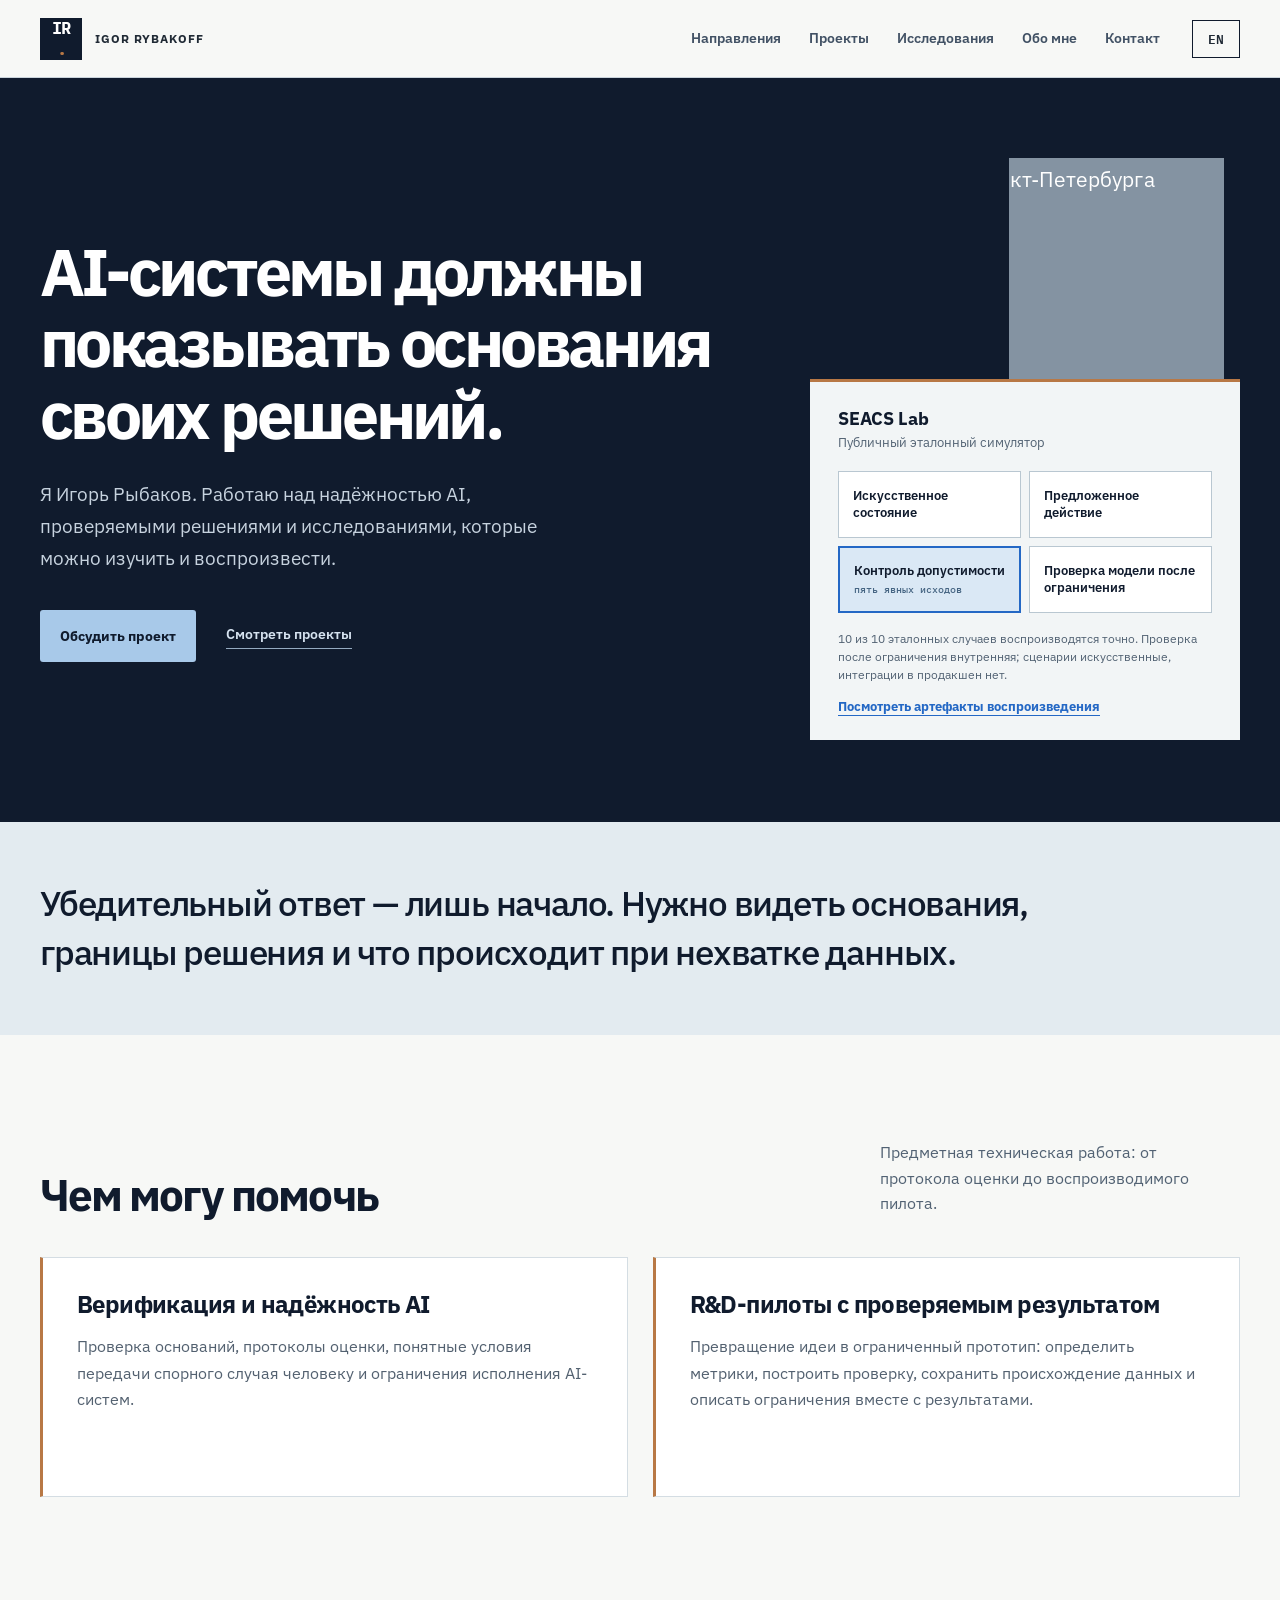
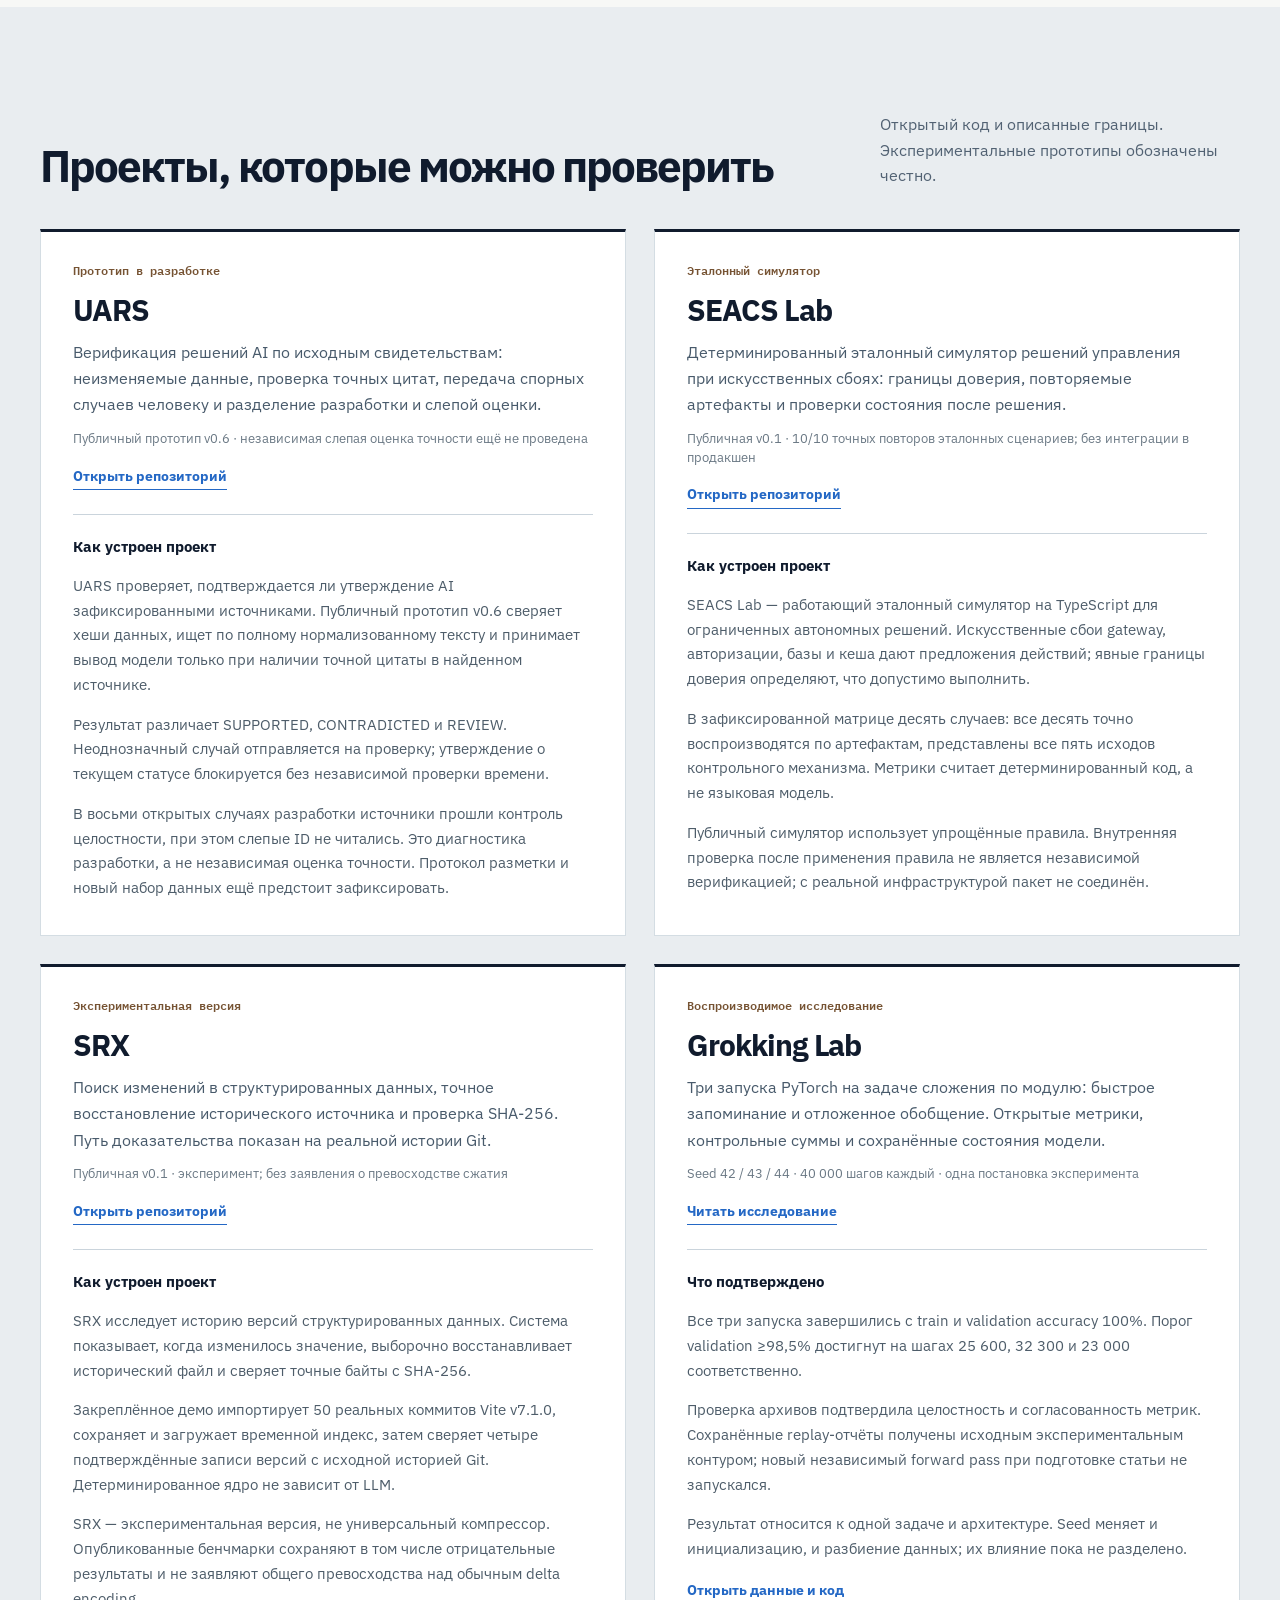
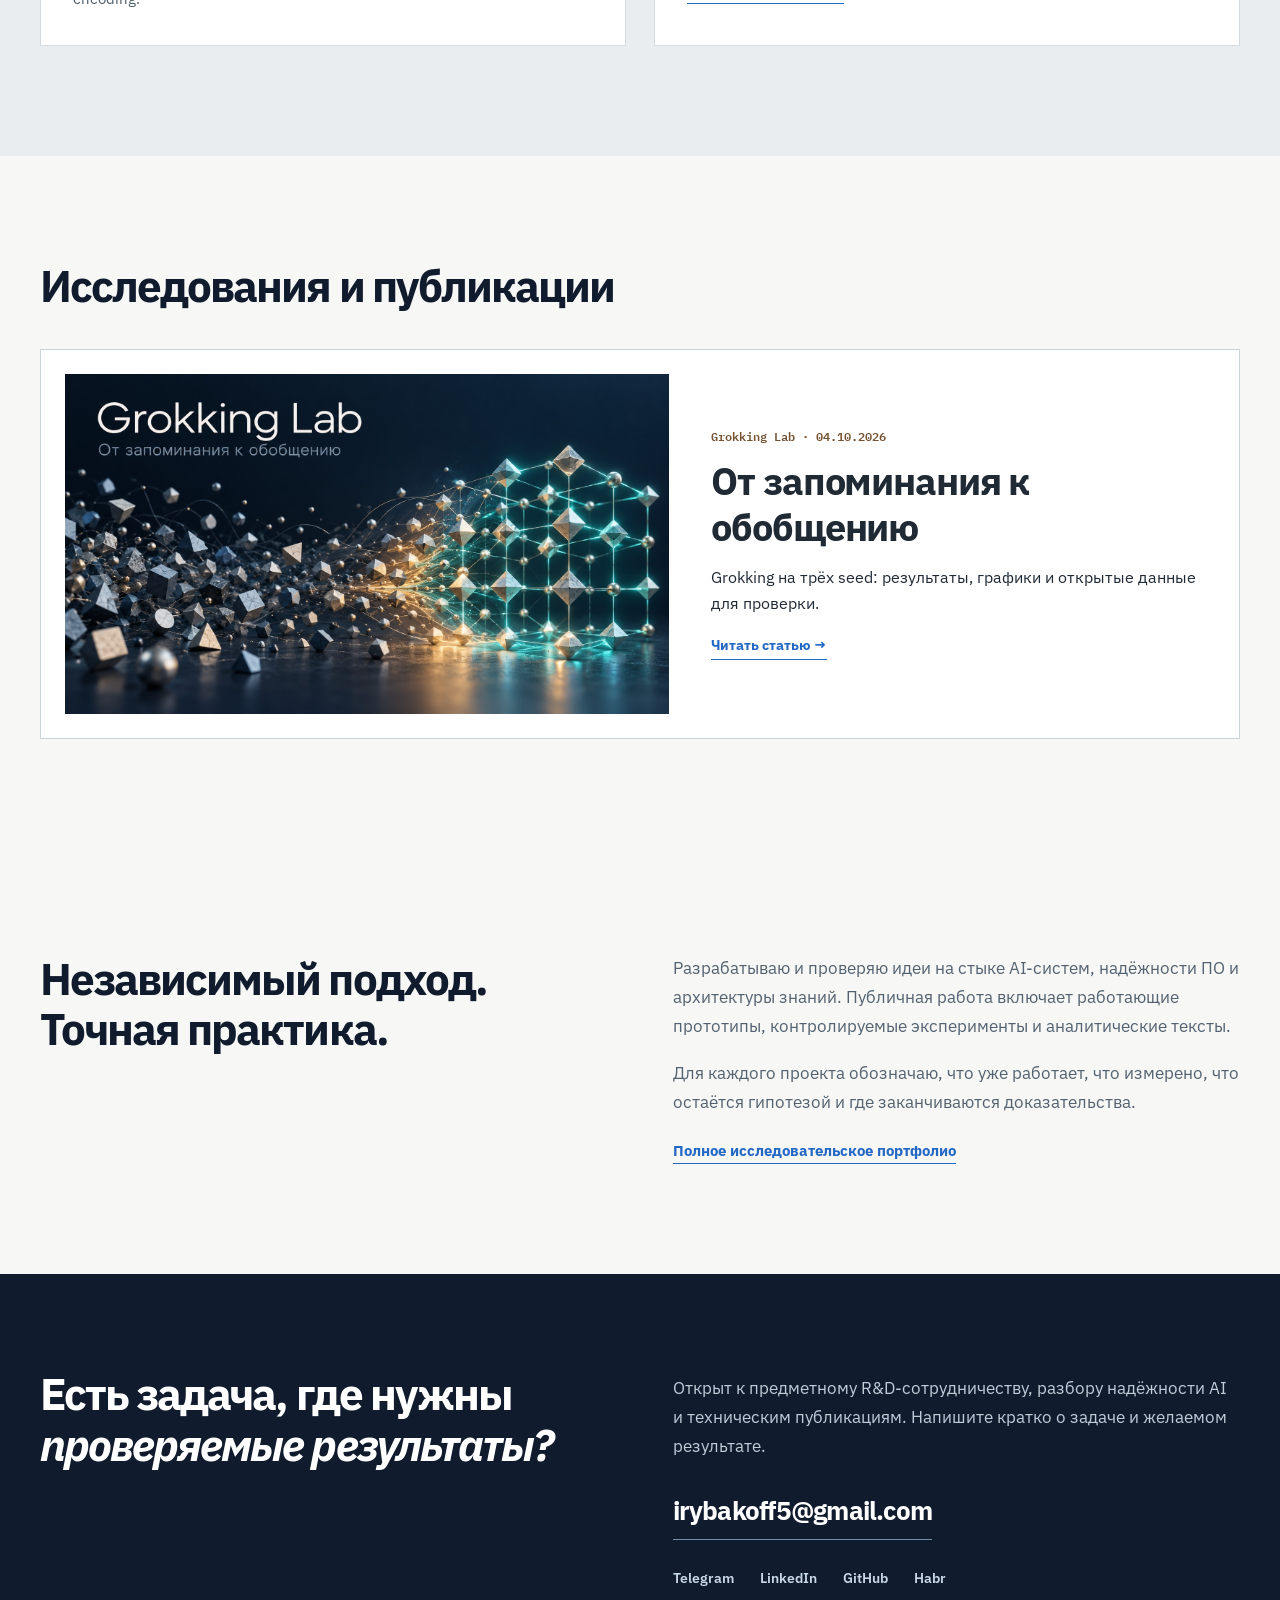
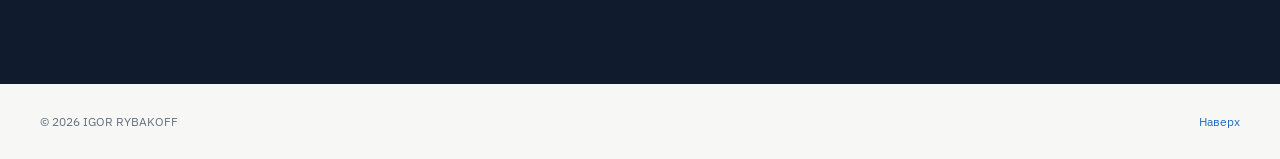
==== ru.html @ e7ab1d23 "Publish three-seed Grokking Lab study and refine portfolio presentation" ====
<!doctype html>
<html lang="ru">
<head>
  <meta charset="utf-8">
  <meta name="viewport" content="width=device-width, initial-scale=1">
  <meta name="theme-color" content="#101B2D">
  <meta name="description" content="Игорь Рыбаков — независимый разработчик R&amp;D в области надёжности AI, проверяемых решений и воспроизводимых исследований.">
  <meta property="og:image" content="https://igorrybakoff.github.io/assets/grokking/cover.jpg">
  <meta property="og:type" content="website">
  <meta property="og:title" content="Игорь Рыбаков — надёжность AI и проверяемый R&amp;D">
  <meta property="og:description" content="Проверяемые решения, надёжность AI и воспроизводимые исследования.">
  <title>Игорь Рыбаков — надёжность AI и проверяемый R&amp;D</title>
  <link rel="icon" href="assets/favicon.svg" type="image/svg+xml">
  <link rel="stylesheet" href="styles.css">
</head>
<body>
  <a class="skip-link" href="#main">Перейти к содержанию</a>
  <header class="site-header">
    <a href="#top" class="brand" aria-label="Igor Rybakoff, home"><span class="brand-mark">IR<span>.</span></span><span class="brand-name">IGOR RYBAKOFF</span></a>
    <nav class="nav" aria-label="Основная навигация"><a href="#work">Направления</a><a href="#projects">Проекты</a><a href="#research">Исследования</a><a href="#about">Обо мне</a><a href="#contact">Контакт</a></nav>
    <a class="lang" href="index.html" hreflang="en" aria-label="English version">EN</a></header>
  <main id="main">
    <section class="hero wrap" id="top">
      <div class="hero-copy">
        <h1>AI-системы должны показывать основания своих решений.</h1>
        <p class="hero-lead">Я Игорь Рыбаков. Работаю над надёжностью AI, проверяемыми решениями и исследованиями, которые можно изучить и воспроизвести.</p>
        <div class="hero-actions"><a class="button primary" href="#contact">Обсудить проект</a><a class="text-link" href="#projects">Смотреть проекты</a></div>
        </div>
      <div class="hero-visual">
        <div class="portrait-frame"><img src="assets/igor-portrait.jpg" alt="Игорь Рыбаков на улице Санкт-Петербурга" width="960" height="1280" fetchpriority="high"></div>
        <figure class="gate-figure">
      <figcaption>SEACS Lab <span>Публичный эталонный симулятор</span></figcaption>
      <div class="gate-path" role="img" aria-label="Искусственное состояние, предложение действия, граница доверия, проверка модели после ограничения">
        <div><span>Искусственное состояние</span></div><div><span>Предложенное действие</span></div><div class="gate"><span>Контроль допустимости</span><small>пять явных исходов</small></div><div><span>Проверка модели после ограничения</span></div>
      </div>
      <p>10 из 10 эталонных случаев воспроизводятся точно. Проверка после ограничения внутренняя; сценарии искусственные, интеграции в продакшен нет.</p>
      <a href="https://github.com/IgorRybakoff/seacs-lab/tree/main/artifacts/reference_v0.1" target="_blank" rel="noopener noreferrer">Посмотреть артефакты воспроизведения</a>
    </figure></div>
    </section>
    <section class="manifesto"><div class="wrap manifesto-inner"><p>Убедительный ответ — лишь начало. Нужно видеть основания, границы решения и что происходит при нехватке данных.</p></div></section>
    <section class="section wrap" id="work"><div class="section-head"><div><h2>Чем могу помочь</h2></div><p>Предметная техническая работа: от протокола оценки до воспроизводимого пилота.</p></div><div class="work-grid"><article class="work-card"><h3>Верификация и надёжность AI</h3><p>Проверка оснований, протоколы оценки, понятные условия передачи спорного случая человеку и ограничения исполнения AI-систем.</p></article><article class="work-card"><h3>R&amp;D-пилоты с проверяемым результатом</h3><p>Превращение идеи в ограниченный прототип: определить метрики, построить проверку, сохранить происхождение данных и описать ограничения вместе с результатами.</p></article></div></section>
    <section class="section projects-section" id="projects"><div class="wrap"><div class="section-head"><div><h2>Проекты, которые можно проверить</h2></div><p>Открытый код и описанные границы. Экспериментальные прототипы обозначены честно.</p></div><div class="project-list">
      <article class="project"><div><div class="project-meta">Прототип в разработке</div><h3>UARS</h3><p>Верификация решений AI по исходным свидетельствам: неизменяемые данные, проверка точных цитат, передача спорных случаев человеку и разделение разработки и слепой оценки.</p><small>Публичный прототип v0.6 · независимая слепая оценка точности ещё не проведена</small><a class="repo-link" href="https://github.com/IgorRybakoff/UARS" target="_blank" rel="noopener noreferrer">Открыть репозиторий</a><section class="project-details"><h4>Как устроен проект</h4><div class="detail-copy"><p>UARS проверяет, подтверждается ли утверждение AI зафиксированными источниками. Публичный прототип v0.6 сверяет хеши данных, ищет по полному нормализованному тексту и принимает вывод модели только при наличии точной цитаты в найденном источнике.</p><p>Результат различает SUPPORTED, CONTRADICTED и REVIEW. Неоднозначный случай отправляется на проверку; утверждение о текущем статусе блокируется без независимой проверки времени.</p><p>В восьми открытых случаях разработки источники прошли контроль целостности, при этом слепые ID не читались. Это диагностика разработки, а не независимая оценка точности. Протокол разметки и новый набор данных ещё предстоит зафиксировать.</p></div></section></div></article>
      <article class="project"><div><div class="project-meta">Эталонный симулятор</div><h3>SEACS Lab</h3><p>Детерминированный эталонный симулятор решений управления при искусственных сбоях: границы доверия, повторяемые артефакты и проверки состояния после решения.</p><small>Публичная v0.1 · 10/10 точных повторов эталонных сценариев; без интеграции в продакшен</small><a class="repo-link" href="https://github.com/IgorRybakoff/seacs-lab" target="_blank" rel="noopener noreferrer">Открыть репозиторий</a><section class="project-details"><h4>Как устроен проект</h4><div class="detail-copy"><p>SEACS Lab — работающий эталонный симулятор на TypeScript для ограниченных автономных решений. Искусственные сбои gateway, авторизации, базы и кеша дают предложения действий; явные границы доверия определяют, что допустимо выполнить.</p><p>В зафиксированной матрице десять случаев: все десять точно воспроизводятся по артефактам, представлены все пять исходов контрольного механизма. Метрики считает детерминированный код, а не языковая модель.</p><p>Публичный симулятор использует упрощённые правила. Внутренняя проверка после применения правила не является независимой верификацией; с реальной инфраструктурой пакет не соединён.</p></div></section></div></article>
      <article class="project"><div><div class="project-meta">Экспериментальная версия</div><h3>SRX</h3><p>Поиск изменений в структурированных данных, точное восстановление исторического источника и проверка SHA-256. Путь доказательства показан на реальной истории Git.</p><small>Публичная v0.1 · эксперимент; без заявления о превосходстве сжатия</small><a class="repo-link" href="https://github.com/IgorRybakoff/srx" target="_blank" rel="noopener noreferrer">Открыть репозиторий</a><section class="project-details"><h4>Как устроен проект</h4><div class="detail-copy"><p>SRX исследует историю версий структурированных данных. Система показывает, когда изменилось значение, выборочно восстанавливает исторический файл и сверяет точные байты с SHA-256.</p><p>Закреплённое демо импортирует 50 реальных коммитов Vite v7.1.0, сохраняет и загружает временной индекс, затем сверяет четыре подтверждённые записи версий с исходной историей Git. Детерминированное ядро не зависит от LLM.</p><p>SRX — экспериментальная версия, не универсальный компрессор. Опубликованные бенчмарки сохраняют в том числе отрицательные результаты и не заявляют общего превосходства над обычным delta encoding.</p></div></section></div></article>
      <article class="project"><div><div class="project-meta">Воспроизводимое исследование</div><h3>Grokking Lab</h3><p>Три запуска PyTorch на задаче сложения по модулю: быстрое запоминание и отложенное обобщение. Открытые метрики, контрольные суммы и сохранённые состояния модели.</p><small>Seed 42 / 43 / 44 · 40 000 шагов каждый · одна постановка эксперимента</small><a class="repo-link" href="grokking-lab.html">Читать исследование</a><section class="project-details"><h4>Что подтверждено</h4><div class="detail-copy"><p>Все три запуска завершились с train и validation accuracy 100%. Порог validation ≥98,5% достигнут на шагах 25 600, 32 300 и 23 000 соответственно.</p><p>Проверка архивов подтвердила целостность и согласованность метрик. Сохранённые replay-отчёты получены исходным экспериментальным контуром; новый независимый forward pass при подготовке статьи не запускался.</p><p>Результат относится к одной задаче и архитектуре. Seed меняет и инициализацию, и разбиение данных; их влияние пока не разделено.</p><a class="repo-link" href="https://github.com/IgorRybakoff/grokking-lab/tree/main/evidence/three_seeds" target="_blank" rel="noopener noreferrer">Открыть данные и код</a></div></section></div></article>
    </div></div></section>
    <section class="section wrap" id="research"><div class="section-head"><h2>Исследования и публикации</h2></div><a class="research-feature" href="grokking-lab.html"><img src="assets/grokking/cover.jpg" alt="Grokking Lab" width="1672" height="941" loading="lazy"><div><p class="project-meta">Grokking Lab · 04.10.2026</p><h3>От запоминания к обобщению</h3><p>Grokking на трёх seed: результаты, графики и открытые данные для проверки.</p><span class="repo-link">Читать статью →</span></div></a></section>
    <section class="section wrap about" id="about"><div><h2>Независимый подход.<br>Точная практика.</h2></div><div class="about-copy"><p>Разрабатываю и проверяю идеи на стыке AI-систем, надёжности ПО и архитектуры знаний. Публичная работа включает работающие прототипы, контролируемые эксперименты и аналитические тексты.</p><p>Для каждого проекта обозначаю, что уже работает, что измерено, что остаётся гипотезой и где заканчиваются доказательства.</p><a class="inline-arrow" href="https://github.com/IgorRybakoff/igor-rybakov-rnd-portfolio" target="_blank" rel="noopener noreferrer">Полное исследовательское портфолио</a></div></section>
    <section class="contact-section" id="contact"><div class="wrap contact-grid"><div><h2>Есть задача, где нужны<br><em>проверяемые результаты?</em></h2></div><div class="contact-right"><p>Открыт к предметному R&amp;D-сотрудничеству, разбору надёжности AI и техническим публикациям. Напишите кратко о задаче и желаемом результате.</p><a class="contact-mail" href="mailto:irybakoff5@gmail.com?subject=Project%20inquiry%20%E2%80%94%20AI%20reliability">irybakoff5@gmail.com</a><div class="socials"><a href="https://t.me/IgorRybakoff" target="_blank" rel="noopener noreferrer">Telegram</a><a href="https://www.linkedin.com/in/igor-rybakoff-46044a401" target="_blank" rel="noopener noreferrer">LinkedIn</a><a href="https://github.com/IgorRybakoff" target="_blank" rel="noopener noreferrer">GitHub</a><a href="https://habr.com/en/users/Igor_Rybakoff/" target="_blank" rel="noopener noreferrer">Habr</a></div></div></div></section>
  </main>
  <footer class="footer wrap"><span>© <span id="year">2026</span> IGOR RYBAKOFF</span><a href="#top">Наверх</a></footer>
  </body>
</html>
---- styles.css ----
@import url('https://fonts.googleapis.com/css2?family=IBM+Plex+Mono:wght@500;600&family=IBM+Plex+Sans:wght@400;500;600;700&display=swap');
:root{--navy:#101B2D;--ink:#202A35;--cream:#F7F8F6;--blue:#2468C5;--copper:#B87845;--line:#CAD4DC;--muted:#526273}
*{box-sizing:border-box}
html{scroll-behavior:smooth}
body{margin:0;color:var(--ink);background:var(--cream);font:16px/1.6 'IBM Plex Sans',Arial,sans-serif;-webkit-font-smoothing:antialiased}
a{color:inherit;text-decoration:none}button{font:inherit}a:focus-visible,button:focus-visible{outline:3px solid var(--blue);outline-offset:4px}
.wrap{width:min(1210px,calc(100% - 80px));margin-inline:auto}.skip-link{position:absolute;top:-70px;left:20px;padding:8px 12px;background:#fff;z-index:10}.skip-link:focus{top:10px}
.site-header{min-height:78px;padding:16px max(40px,calc((100vw - 1210px)/2));display:flex;align-items:center;gap:32px;background:var(--cream);border-bottom:1px solid var(--line)}
.brand{display:flex;align-items:center;gap:13px;white-space:nowrap}.brand-mark{width:42px;height:42px;display:grid;place-items:center;background:var(--navy);color:#fff;font:700 17px/1 'IBM Plex Mono',monospace;letter-spacing:-.08em}.brand-mark span{color:var(--copper)}.brand-name{font-weight:700;font-size:12px;letter-spacing:.075em}
.nav{display:flex;gap:28px;margin-left:auto}.nav a{font-weight:600;font-size:14px;color:#415164}.nav a:hover,.inline-arrow:hover,.socials a:hover{color:var(--blue)}.lang{display:inline-flex;align-items:center;justify-content:center;min-width:48px;min-height:37px;padding:7px 10px;border:1px solid var(--navy);font:600 13px 'IBM Plex Mono',monospace}.lang:hover{background:var(--navy);color:#fff}
.hero{width:100%;max-width:none;min-height:650px;padding:80px max(40px,calc((100vw - 1210px)/2)) 82px;display:grid;grid-template-columns:minmax(0,1.2fr) minmax(350px,.8fr);gap:58px;align-items:center;background:var(--navy);color:#fff}
.hero h1,h2,h3,p{margin-top:0}.hero h1{max-width:780px;font-weight:700;font-size:clamp(43px,5.15vw,72px);line-height:1.08;letter-spacing:-.055em;margin-bottom:28px}.hero-lead{max-width:560px;font-size:19px;line-height:1.7;color:#C6D2DE;margin-bottom:35px}.hero-actions{display:flex;gap:30px;align-items:center;flex-wrap:wrap}.button{display:inline-flex;align-items:center;justify-content:center;padding:15px 20px;font-weight:700;font-size:14px}.button.primary{background:#8ABAF2;color:var(--navy);box-shadow:8px 8px 0 var(--copper);transition:transform .18s,box-shadow .18s}.button.primary:hover{transform:translate(3px,3px);box-shadow:5px 5px 0 var(--copper)}.text-link{color:#D6E3F0;font-weight:600;font-size:14px;border-bottom:1px solid #94AAC0;padding-bottom:2px}.text-link:hover{color:#fff}
.hero-visual{min-width:0;display:flex;flex-direction:column;align-items:flex-end}.portrait-frame{width:215px;height:235px;overflow:hidden;position:relative;margin-right:16px;background:#8493A2}.portrait-frame img{width:100%;height:100%;display:block;object-fit:cover;transform:scale(1.32);transform-origin:52% 39%;filter:saturate(.76) contrast(1.04)}
.gate-figure{width:min(100%,430px);margin:-14px 0 0;background:#F2F5F6;color:var(--navy);padding:25px 28px 22px;box-shadow:10px 10px 0 var(--copper);position:relative}.gate-figure figcaption{font-weight:700;font-size:18px;line-height:1.35;margin-bottom:19px}.gate-figure figcaption span{display:block;font-weight:400;font-size:13px;color:var(--muted);margin-top:3px}.gate-path{display:grid;grid-template-columns:1fr 1fr;gap:8px}.gate-path>div{min-height:67px;padding:12px 14px;border:1px solid #B9C7D1;background:#fff;display:flex;flex-direction:column;justify-content:center;font-size:13px;font-weight:600;line-height:1.35}.gate-path .gate{background:#DAE8F5;border:2px solid var(--blue)}.gate-path small{font:500 10px/1.4 'IBM Plex Mono',monospace;color:#466583;margin-top:3px}.gate-figure p{font-size:12px;line-height:1.5;color:#526273;margin:17px 0 9px}.gate-figure a{font-weight:700;font-size:13px;color:var(--blue);border-bottom:1px solid currentColor}.gate-figure a:hover{color:#143F7A}
.manifesto{background:#E3EBF0;color:var(--navy)}.manifesto-inner{padding:58px 0}.manifesto p{font-size:clamp(24px,2.7vw,38px);font-weight:500;line-height:1.4;letter-spacing:-.035em;max-width:1050px;margin:0}
.section{padding-top:105px;padding-bottom:110px;scroll-margin-top:28px}.section-head{display:grid;grid-template-columns:1fr 360px;gap:35px;align-items:end;margin-bottom:37px}.section h2,.contact-section h2{font-size:clamp(34px,3.4vw,50px);font-weight:700;letter-spacing:-.045em;line-height:1.16;color:var(--navy);margin:0}.section-head>p{color:var(--muted);font-size:16px;line-height:1.6;margin:0 0 3px}
.work-grid{display:grid;grid-template-columns:1fr 1fr;gap:25px}.work-card{padding:31px 34px 29px;border-left:5px solid var(--copper);background:#fff;min-height:240px}.work-card h3{font-size:24px;letter-spacing:-.025em;line-height:1.27;margin:0 0 14px;color:var(--navy)}.work-card p{font-size:16px;line-height:1.65;color:#536170;margin:0}
.projects-section{background:#E9EDF0}.project-list{display:grid;grid-template-columns:repeat(2,minmax(0,1fr));gap:28px}.project{display:block;background:#fff;padding:30px 32px 34px;box-shadow:8px 8px 0 #B9C8D2;min-width:0}.project-meta{color:#765333;font:600 12px/1.4 'IBM Plex Mono',monospace;margin-bottom:13px}.project h3{font-size:30px;line-height:1.2;letter-spacing:-.035em;color:var(--navy);margin:0 0 11px}.project p{font-size:16px;line-height:1.65;color:#485A6B;margin-bottom:12px}.project small{display:block;color:#6A7884;font-size:13px;line-height:1.45;margin-bottom:14px}.repo-link{display:inline-block;color:var(--blue);border-bottom:1px solid currentColor;font-size:14px;font-weight:700;padding-bottom:2px}.repo-link:hover{color:#143F7A}.project-details{margin-top:24px;padding-top:20px;border-top:1px solid var(--line)}.project-details h4{font-size:15px;font-weight:700;color:var(--navy);margin:0 0 15px}.detail-copy p{font-size:15px;line-height:1.65;color:#4E5D6A;margin:0 0 15px}.detail-copy p:last-child{margin-bottom:0}
.about{display:grid;grid-template-columns:1fr 1fr;gap:65px}.about h2{max-width:540px}.about-copy p{font-size:17px;line-height:1.72;color:#536170}.inline-arrow{display:inline-block;color:var(--blue);font-size:15px;font-weight:700;border-bottom:1px solid currentColor;margin-top:5px}
.contact-section{background:var(--navy);color:#fff;padding:95px 0;scroll-margin-top:20px}.contact-grid{display:grid;grid-template-columns:1fr 1fr;gap:65px}.contact-section h2{color:#fff}.contact-right{padding-top:5px}.contact-right p{font-size:17px;line-height:1.7;color:#BFCDD9;margin-bottom:30px}.contact-mail{display:inline-block;font-size:clamp(19px,2vw,26px);font-weight:700;letter-spacing:-.03em;border-bottom:1px solid #748CA4;padding-bottom:7px;overflow-wrap:anywhere}.contact-mail:hover{color:#9AC6F7}.socials{display:flex;gap:26px;flex-wrap:wrap;margin-top:27px}.socials a{font-size:14px;font-weight:600;color:#C8D8E8}.socials a:hover{color:#fff}.footer{display:flex;justify-content:space-between;align-items:center;gap:15px;padding-top:28px;padding-bottom:28px;color:#63717E;font-size:12px}.footer a{color:var(--blue)}
@media(max-width:1000px){.hero{gap:28px;grid-template-columns:1fr .85fr}.hero h1{font-size:clamp(41px,5vw,59px)}.gate-figure{padding:20px}.section-head{grid-template-columns:1fr 300px}.project-list{gap:21px}.project{padding:25px}}
@media(max-width:700px){.wrap{width:calc(100% - 40px)}.site-header{padding:15px 20px;display:grid;grid-template-columns:1fr auto;gap:15px}.brand-name{font-size:11px}.nav{grid-column:1/-1;grid-row:2;display:flex;gap:17px;overflow:auto;margin:0}.nav a{font-size:13px}.lang{grid-column:2;grid-row:1}.hero{display:flex;flex-direction:column;align-items:stretch;padding:55px 20px 68px;min-height:0;gap:42px}.hero h1{font-size:clamp(38px,10vw,55px)}.hero-lead{font-size:17px}.hero-visual{align-items:flex-end;padding-right:10px}.portrait-frame{width:172px;height:186px;margin-right:10px}.gate-figure{width:min(100%,420px);margin-top:-9px}.manifesto-inner{padding:47px 0}.manifesto p{font-size:24px}.section{padding-top:75px;padding-bottom:80px}.section-head{display:block}.section-head>p{margin-top:16px}.work-grid,.project-list,.about,.contact-grid{display:block}.work-card,.project{margin-bottom:22px}.project{box-shadow:7px 7px 0 #B9C8D2}.about-copy{padding-top:28px}.contact-section{padding:75px 0}.contact-right{padding-top:27px}.footer{flex-wrap:wrap}}
@media(prefers-reduced-motion:reduce){html{scroll-behavior:auto}*,*:before,*:after{transition:none!important}}

/* Research editorial layout */
.button.primary{box-shadow:none;border-radius:3px;background:#A8C9E9}.button.primary:hover{transform:translateY(-2px);box-shadow:none}
.gate-figure{box-shadow:none;border-top:3px solid var(--copper)}
.project{box-shadow:none;border:1px solid #D4DDE3;border-top:3px solid #101B2D}
.work-card{border:1px solid #D4DDE3;border-left:3px solid var(--copper)}
.research-feature{display:grid;grid-template-columns:1.2fr 1fr;align-items:center;gap:42px;border:1px solid var(--line);background:white;padding:24px}
.research-feature img{width:100%;height:auto;display:block}.research-feature h3{font-size:clamp(27px,3vw,38px);line-height:1.2;letter-spacing:-.03em;margin-bottom:16px}.research-feature:hover .repo-link{color:#143F7A}
.article-shell{max-width:1180px;margin:auto;padding:65px 30px 0}.article-heading{max-width:840px;margin:0 auto 35px}.article-heading .project-meta{margin-top:35px}.article-heading h1{font-size:clamp(34px,4.3vw,58px);line-height:1.13;letter-spacing:-.045em;color:var(--navy);margin:0 0 24px}.article-deck{font-size:21px;line-height:1.5;color:var(--muted)}
.article-cover{width:100%;height:auto;display:block;margin:0 0 65px}.article-layout{display:grid;grid-template-columns:210px minmax(0,760px);gap:55px;justify-content:center}.article-toc{align-self:start;position:sticky;top:24px;font-size:13px}.article-toc p{font-weight:700}.article-toc a{display:block;margin-bottom:13px;line-height:1.4;color:var(--muted)}.article-toc a:hover{color:var(--blue)}.article-body{min-width:0;font-size:18px;line-height:1.8}.article-body h2{font-size:30px;line-height:1.25;letter-spacing:-.025em;margin:48px 0 20px;color:var(--navy);scroll-margin-top:30px}.article-body h2:first-child{margin-top:0}.article-body p{margin-bottom:23px}.article-body a{color:var(--blue);text-decoration:underline;overflow-wrap:anywhere}.article-body figure{margin:32px 0 10px}.article-body img{width:100%;height:auto;display:block}.article-body .caption{font-size:13px;line-height:1.5;color:var(--muted);margin-bottom:32px}.article-end{margin:60px 0 20px;padding:40px;background:#E3EBF0}.article-end h2{font-size:30px;line-height:1.25}.article-end .button{margin-top:12px}
@media(max-width:900px){.article-layout{grid-template-columns:minmax(0,760px)}.article-toc{position:static;display:none}}
@media(max-width:700px){.research-feature{grid-template-columns:1fr;gap:24px;padding:18px}.article-shell{padding:38px 20px 0}.article-cover{margin-bottom:35px}.article-body{font-size:17px}.article-end{padding:25px}.project{box-shadow:none}.nav{gap:20px}.nav a{white-space:nowrap}}
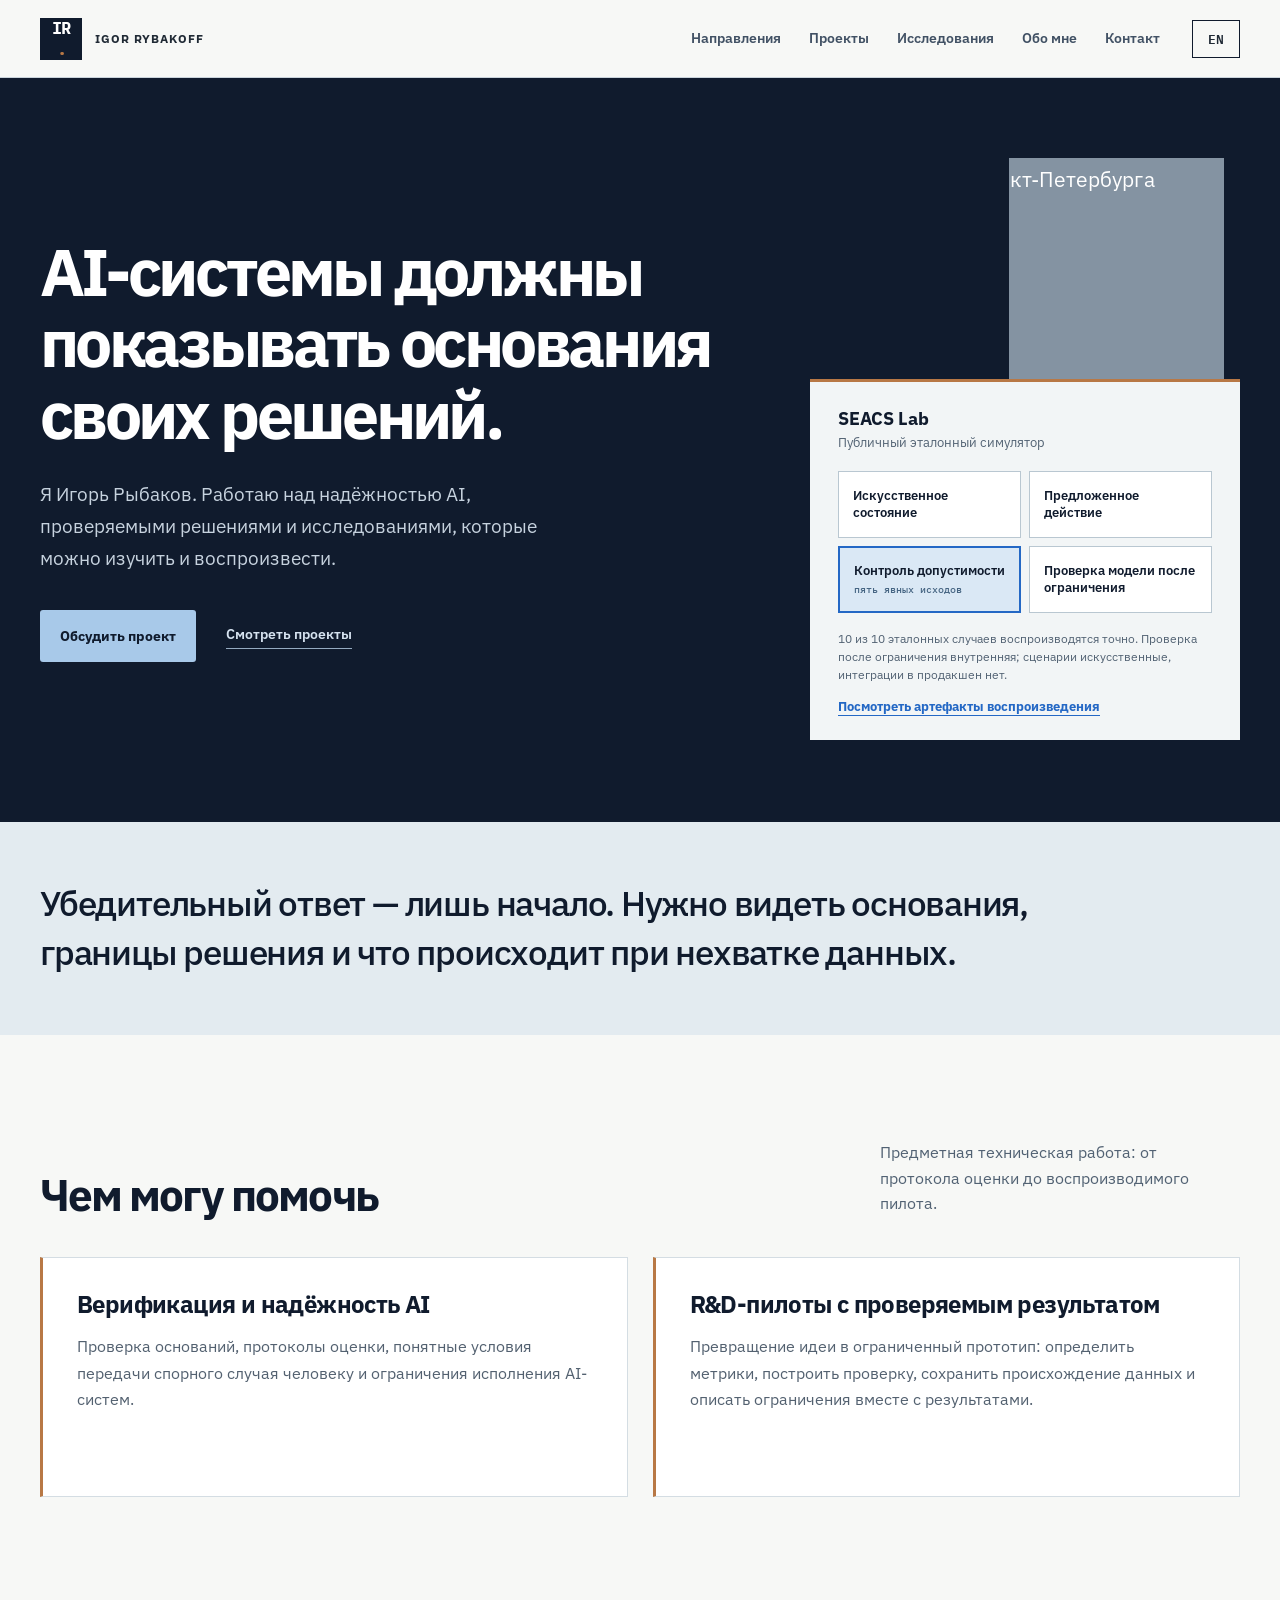
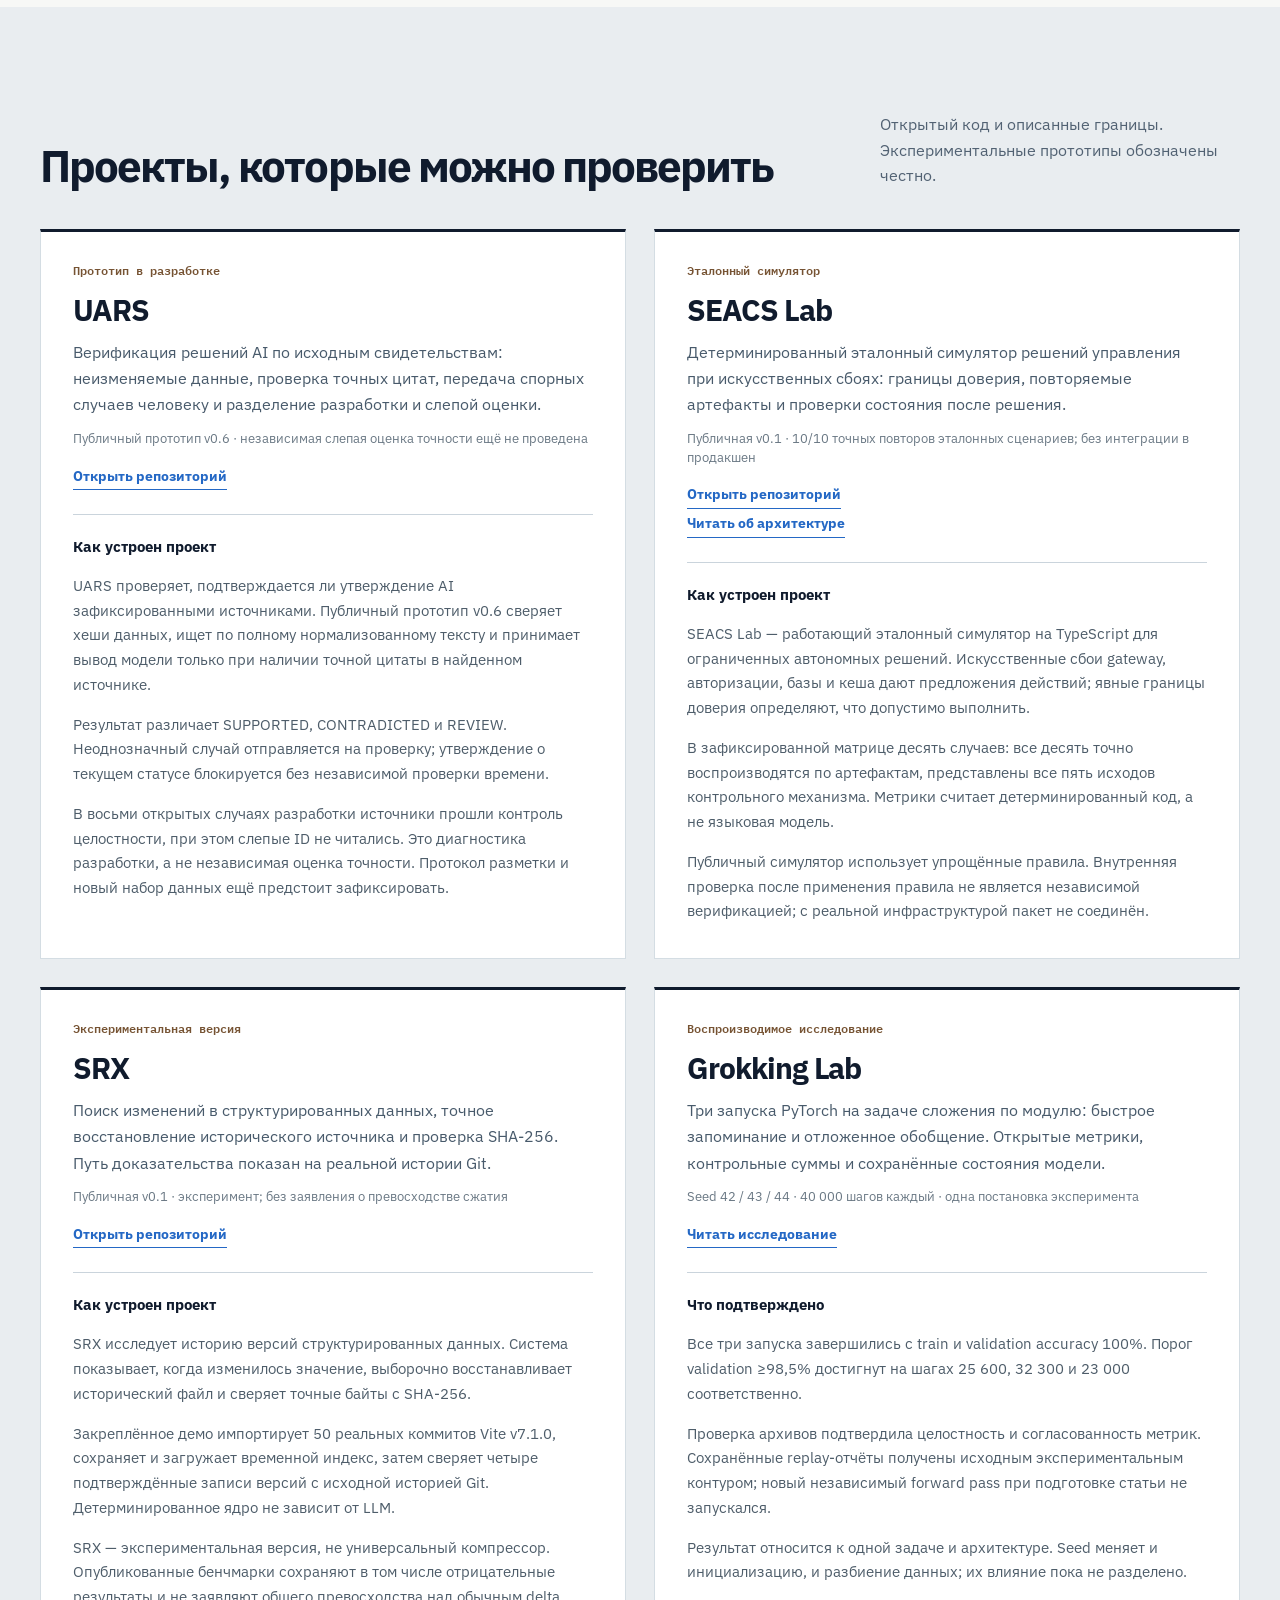
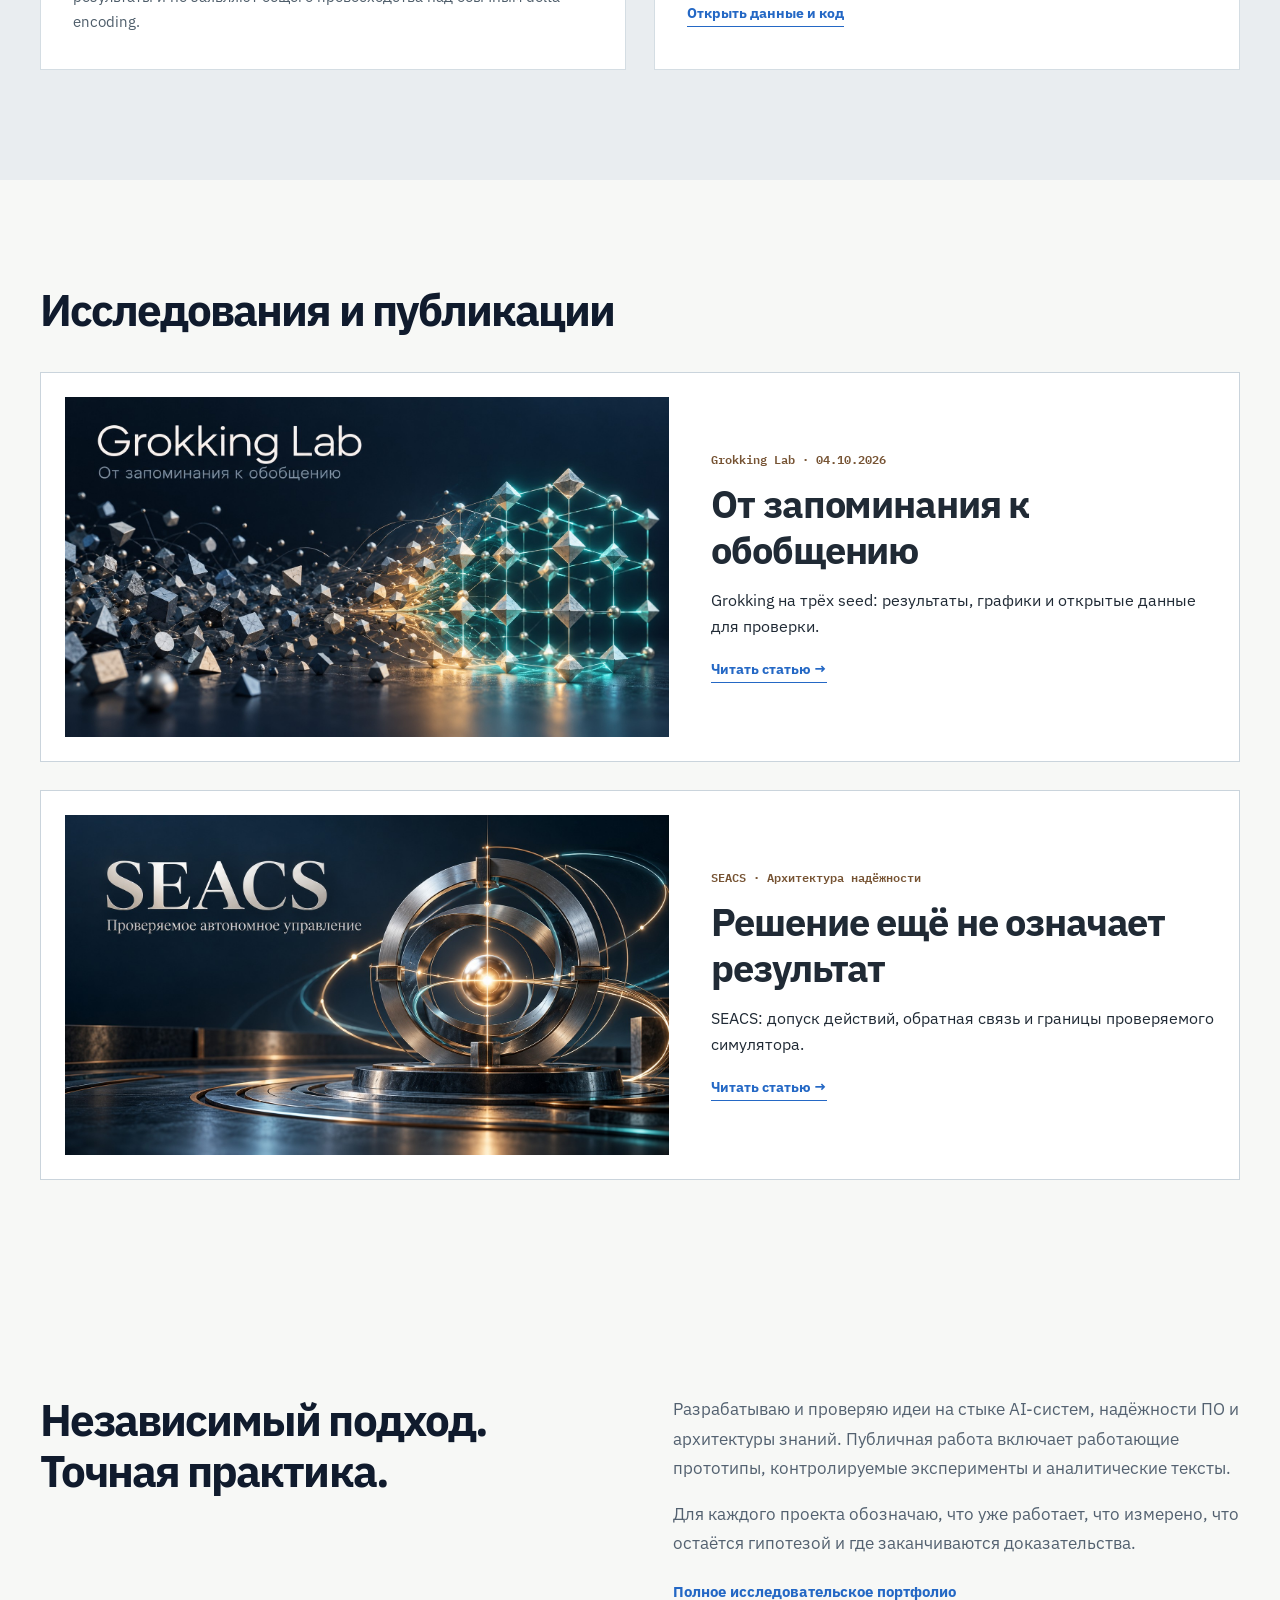
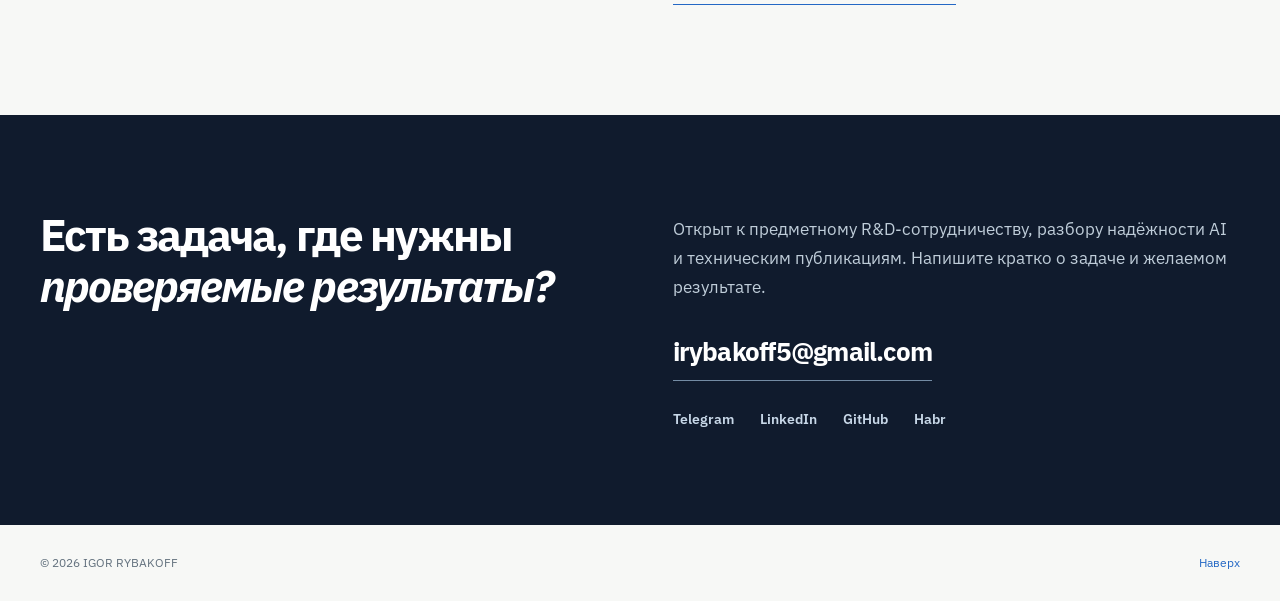
==== commit 03b7aea0: "Publish SEACS architecture article with bounded reference evidence" ====
--- a/ru.html
+++ b/ru.html
@@ -41,11 +41,11 @@
     <section class="section wrap" id="work"><div class="section-head"><div><h2>Чем могу помочь</h2></div><p>Предметная техническая работа: от протокола оценки до воспроизводимого пилота.</p></div><div class="work-grid"><article class="work-card"><h3>Верификация и надёжность AI</h3><p>Проверка оснований, протоколы оценки, понятные условия передачи спорного случая человеку и ограничения исполнения AI-систем.</p></article><article class="work-card"><h3>R&amp;D-пилоты с проверяемым результатом</h3><p>Превращение идеи в ограниченный прототип: определить метрики, построить проверку, сохранить происхождение данных и описать ограничения вместе с результатами.</p></article></div></section>
     <section class="section projects-section" id="projects"><div class="wrap"><div class="section-head"><div><h2>Проекты, которые можно проверить</h2></div><p>Открытый код и описанные границы. Экспериментальные прототипы обозначены честно.</p></div><div class="project-list">
       <article class="project"><div><div class="project-meta">Прототип в разработке</div><h3>UARS</h3><p>Верификация решений AI по исходным свидетельствам: неизменяемые данные, проверка точных цитат, передача спорных случаев человеку и разделение разработки и слепой оценки.</p><small>Публичный прототип v0.6 · независимая слепая оценка точности ещё не проведена</small><a class="repo-link" href="https://github.com/IgorRybakoff/UARS" target="_blank" rel="noopener noreferrer">Открыть репозиторий</a><section class="project-details"><h4>Как устроен проект</h4><div class="detail-copy"><p>UARS проверяет, подтверждается ли утверждение AI зафиксированными источниками. Публичный прототип v0.6 сверяет хеши данных, ищет по полному нормализованному тексту и принимает вывод модели только при наличии точной цитаты в найденном источнике.</p><p>Результат различает SUPPORTED, CONTRADICTED и REVIEW. Неоднозначный случай отправляется на проверку; утверждение о текущем статусе блокируется без независимой проверки времени.</p><p>В восьми открытых случаях разработки источники прошли контроль целостности, при этом слепые ID не читались. Это диагностика разработки, а не независимая оценка точности. Протокол разметки и новый набор данных ещё предстоит зафиксировать.</p></div></section></div></article>
-      <article class="project"><div><div class="project-meta">Эталонный симулятор</div><h3>SEACS Lab</h3><p>Детерминированный эталонный симулятор решений управления при искусственных сбоях: границы доверия, повторяемые артефакты и проверки состояния после решения.</p><small>Публичная v0.1 · 10/10 точных повторов эталонных сценариев; без интеграции в продакшен</small><a class="repo-link" href="https://github.com/IgorRybakoff/seacs-lab" target="_blank" rel="noopener noreferrer">Открыть репозиторий</a><section class="project-details"><h4>Как устроен проект</h4><div class="detail-copy"><p>SEACS Lab — работающий эталонный симулятор на TypeScript для ограниченных автономных решений. Искусственные сбои gateway, авторизации, базы и кеша дают предложения действий; явные границы доверия определяют, что допустимо выполнить.</p><p>В зафиксированной матрице десять случаев: все десять точно воспроизводятся по артефактам, представлены все пять исходов контрольного механизма. Метрики считает детерминированный код, а не языковая модель.</p><p>Публичный симулятор использует упрощённые правила. Внутренняя проверка после применения правила не является независимой верификацией; с реальной инфраструктурой пакет не соединён.</p></div></section></div></article>
+      <article class="project"><div><div class="project-meta">Эталонный симулятор</div><h3>SEACS Lab</h3><p>Детерминированный эталонный симулятор решений управления при искусственных сбоях: границы доверия, повторяемые артефакты и проверки состояния после решения.</p><small>Публичная v0.1 · 10/10 точных повторов эталонных сценариев; без интеграции в продакшен</small><a class="repo-link" href="https://github.com/IgorRybakoff/seacs-lab" target="_blank" rel="noopener noreferrer">Открыть репозиторий</a><p><a class="repo-link" href="seacs.html">Читать об архитектуре</a></p><section class="project-details"><h4>Как устроен проект</h4><div class="detail-copy"><p>SEACS Lab — работающий эталонный симулятор на TypeScript для ограниченных автономных решений. Искусственные сбои gateway, авторизации, базы и кеша дают предложения действий; явные границы доверия определяют, что допустимо выполнить.</p><p>В зафиксированной матрице десять случаев: все десять точно воспроизводятся по артефактам, представлены все пять исходов контрольного механизма. Метрики считает детерминированный код, а не языковая модель.</p><p>Публичный симулятор использует упрощённые правила. Внутренняя проверка после применения правила не является независимой верификацией; с реальной инфраструктурой пакет не соединён.</p></div></section></div></article>
       <article class="project"><div><div class="project-meta">Экспериментальная версия</div><h3>SRX</h3><p>Поиск изменений в структурированных данных, точное восстановление исторического источника и проверка SHA-256. Путь доказательства показан на реальной истории Git.</p><small>Публичная v0.1 · эксперимент; без заявления о превосходстве сжатия</small><a class="repo-link" href="https://github.com/IgorRybakoff/srx" target="_blank" rel="noopener noreferrer">Открыть репозиторий</a><section class="project-details"><h4>Как устроен проект</h4><div class="detail-copy"><p>SRX исследует историю версий структурированных данных. Система показывает, когда изменилось значение, выборочно восстанавливает исторический файл и сверяет точные байты с SHA-256.</p><p>Закреплённое демо импортирует 50 реальных коммитов Vite v7.1.0, сохраняет и загружает временной индекс, затем сверяет четыре подтверждённые записи версий с исходной историей Git. Детерминированное ядро не зависит от LLM.</p><p>SRX — экспериментальная версия, не универсальный компрессор. Опубликованные бенчмарки сохраняют в том числе отрицательные результаты и не заявляют общего превосходства над обычным delta encoding.</p></div></section></div></article>
       <article class="project"><div><div class="project-meta">Воспроизводимое исследование</div><h3>Grokking Lab</h3><p>Три запуска PyTorch на задаче сложения по модулю: быстрое запоминание и отложенное обобщение. Открытые метрики, контрольные суммы и сохранённые состояния модели.</p><small>Seed 42 / 43 / 44 · 40 000 шагов каждый · одна постановка эксперимента</small><a class="repo-link" href="grokking-lab.html">Читать исследование</a><section class="project-details"><h4>Что подтверждено</h4><div class="detail-copy"><p>Все три запуска завершились с train и validation accuracy 100%. Порог validation ≥98,5% достигнут на шагах 25 600, 32 300 и 23 000 соответственно.</p><p>Проверка архивов подтвердила целостность и согласованность метрик. Сохранённые replay-отчёты получены исходным экспериментальным контуром; новый независимый forward pass при подготовке статьи не запускался.</p><p>Результат относится к одной задаче и архитектуре. Seed меняет и инициализацию, и разбиение данных; их влияние пока не разделено.</p><a class="repo-link" href="https://github.com/IgorRybakoff/grokking-lab/tree/main/evidence/three_seeds" target="_blank" rel="noopener noreferrer">Открыть данные и код</a></div></section></div></article>
     </div></div></section>
-    <section class="section wrap" id="research"><div class="section-head"><h2>Исследования и публикации</h2></div><a class="research-feature" href="grokking-lab.html"><img src="assets/grokking/cover.jpg" alt="Grokking Lab" width="1672" height="941" loading="lazy"><div><p class="project-meta">Grokking Lab · 04.10.2026</p><h3>От запоминания к обобщению</h3><p>Grokking на трёх seed: результаты, графики и открытые данные для проверки.</p><span class="repo-link">Читать статью →</span></div></a></section>
+    <section class="section wrap" id="research"><div class="section-head"><h2>Исследования и публикации</h2></div><a class="research-feature" href="grokking-lab.html"><img src="assets/grokking/cover.jpg" alt="Grokking Lab" width="1672" height="941" loading="lazy"><div><p class="project-meta">Grokking Lab · 04.10.2026</p><h3>От запоминания к обобщению</h3><p>Grokking на трёх seed: результаты, графики и открытые данные для проверки.</p><span class="repo-link">Читать статью →</span></div></a><a class="research-feature" href="seacs.html"><img src="assets/seacs/cover.jpg" alt="SEACS" width="1672" height="941" loading="lazy"><div><p class="project-meta">SEACS · Архитектура надёжности</p><h3>Решение ещё не означает результат</h3><p>SEACS: допуск действий, обратная связь и границы проверяемого симулятора.</p><span class="repo-link">Читать статью →</span></div></a></section>
     <section class="section wrap about" id="about"><div><h2>Независимый подход.<br>Точная практика.</h2></div><div class="about-copy"><p>Разрабатываю и проверяю идеи на стыке AI-систем, надёжности ПО и архитектуры знаний. Публичная работа включает работающие прототипы, контролируемые эксперименты и аналитические тексты.</p><p>Для каждого проекта обозначаю, что уже работает, что измерено, что остаётся гипотезой и где заканчиваются доказательства.</p><a class="inline-arrow" href="https://github.com/IgorRybakoff/igor-rybakov-rnd-portfolio" target="_blank" rel="noopener noreferrer">Полное исследовательское портфолио</a></div></section>
     <section class="contact-section" id="contact"><div class="wrap contact-grid"><div><h2>Есть задача, где нужны<br><em>проверяемые результаты?</em></h2></div><div class="contact-right"><p>Открыт к предметному R&amp;D-сотрудничеству, разбору надёжности AI и техническим публикациям. Напишите кратко о задаче и желаемом результате.</p><a class="contact-mail" href="mailto:irybakoff5@gmail.com?subject=Project%20inquiry%20%E2%80%94%20AI%20reliability">irybakoff5@gmail.com</a><div class="socials"><a href="https://t.me/IgorRybakoff" target="_blank" rel="noopener noreferrer">Telegram</a><a href="https://www.linkedin.com/in/igor-rybakoff-46044a401" target="_blank" rel="noopener noreferrer">LinkedIn</a><a href="https://github.com/IgorRybakoff" target="_blank" rel="noopener noreferrer">GitHub</a><a href="https://habr.com/en/users/Igor_Rybakoff/" target="_blank" rel="noopener noreferrer">Habr</a></div></div></div></section>
   </main>
--- a/styles.css
+++ b/styles.css
@@ -33,3 +33,5 @@
 .article-cover{width:100%;height:auto;display:block;margin:0 0 65px}.article-layout{display:grid;grid-template-columns:210px minmax(0,760px);gap:55px;justify-content:center}.article-toc{align-self:start;position:sticky;top:24px;font-size:13px}.article-toc p{font-weight:700}.article-toc a{display:block;margin-bottom:13px;line-height:1.4;color:var(--muted)}.article-toc a:hover{color:var(--blue)}.article-body{min-width:0;font-size:18px;line-height:1.8}.article-body h2{font-size:30px;line-height:1.25;letter-spacing:-.025em;margin:48px 0 20px;color:var(--navy);scroll-margin-top:30px}.article-body h2:first-child{margin-top:0}.article-body p{margin-bottom:23px}.article-body a{color:var(--blue);text-decoration:underline;overflow-wrap:anywhere}.article-body figure{margin:32px 0 10px}.article-body img{width:100%;height:auto;display:block}.article-body .caption{font-size:13px;line-height:1.5;color:var(--muted);margin-bottom:32px}.article-end{margin:60px 0 20px;padding:40px;background:#E3EBF0}.article-end h2{font-size:30px;line-height:1.25}.article-end .button{margin-top:12px}
 @media(max-width:900px){.article-layout{grid-template-columns:minmax(0,760px)}.article-toc{position:static;display:none}}
 @media(max-width:700px){.research-feature{grid-template-columns:1fr;gap:24px;padding:18px}.article-shell{padding:38px 20px 0}.article-cover{margin-bottom:35px}.article-body{font-size:17px}.article-end{padding:25px}.project{box-shadow:none}.nav{gap:20px}.nav a{white-space:nowrap}}
+
+.research-feature+.research-feature{margin-top:28px}.table-scroll{overflow-x:auto;margin:28px 0}.article-body table{width:100%;border-collapse:collapse;font-size:15px;line-height:1.5}.article-body th,.article-body td{padding:13px 16px;text-align:left;border-bottom:1px solid var(--line)}.article-body th{background:#E3EBF0}.article-body code{font-size:.85em;background:#E3EBF0;padding:2px 5px}.evidence-note{border-left:3px solid var(--copper);padding:18px 22px;background:#E3EBF0}.concept-sequence{padding:20px;background:#E3EBF0;font-weight:600;overflow-wrap:anywhere}
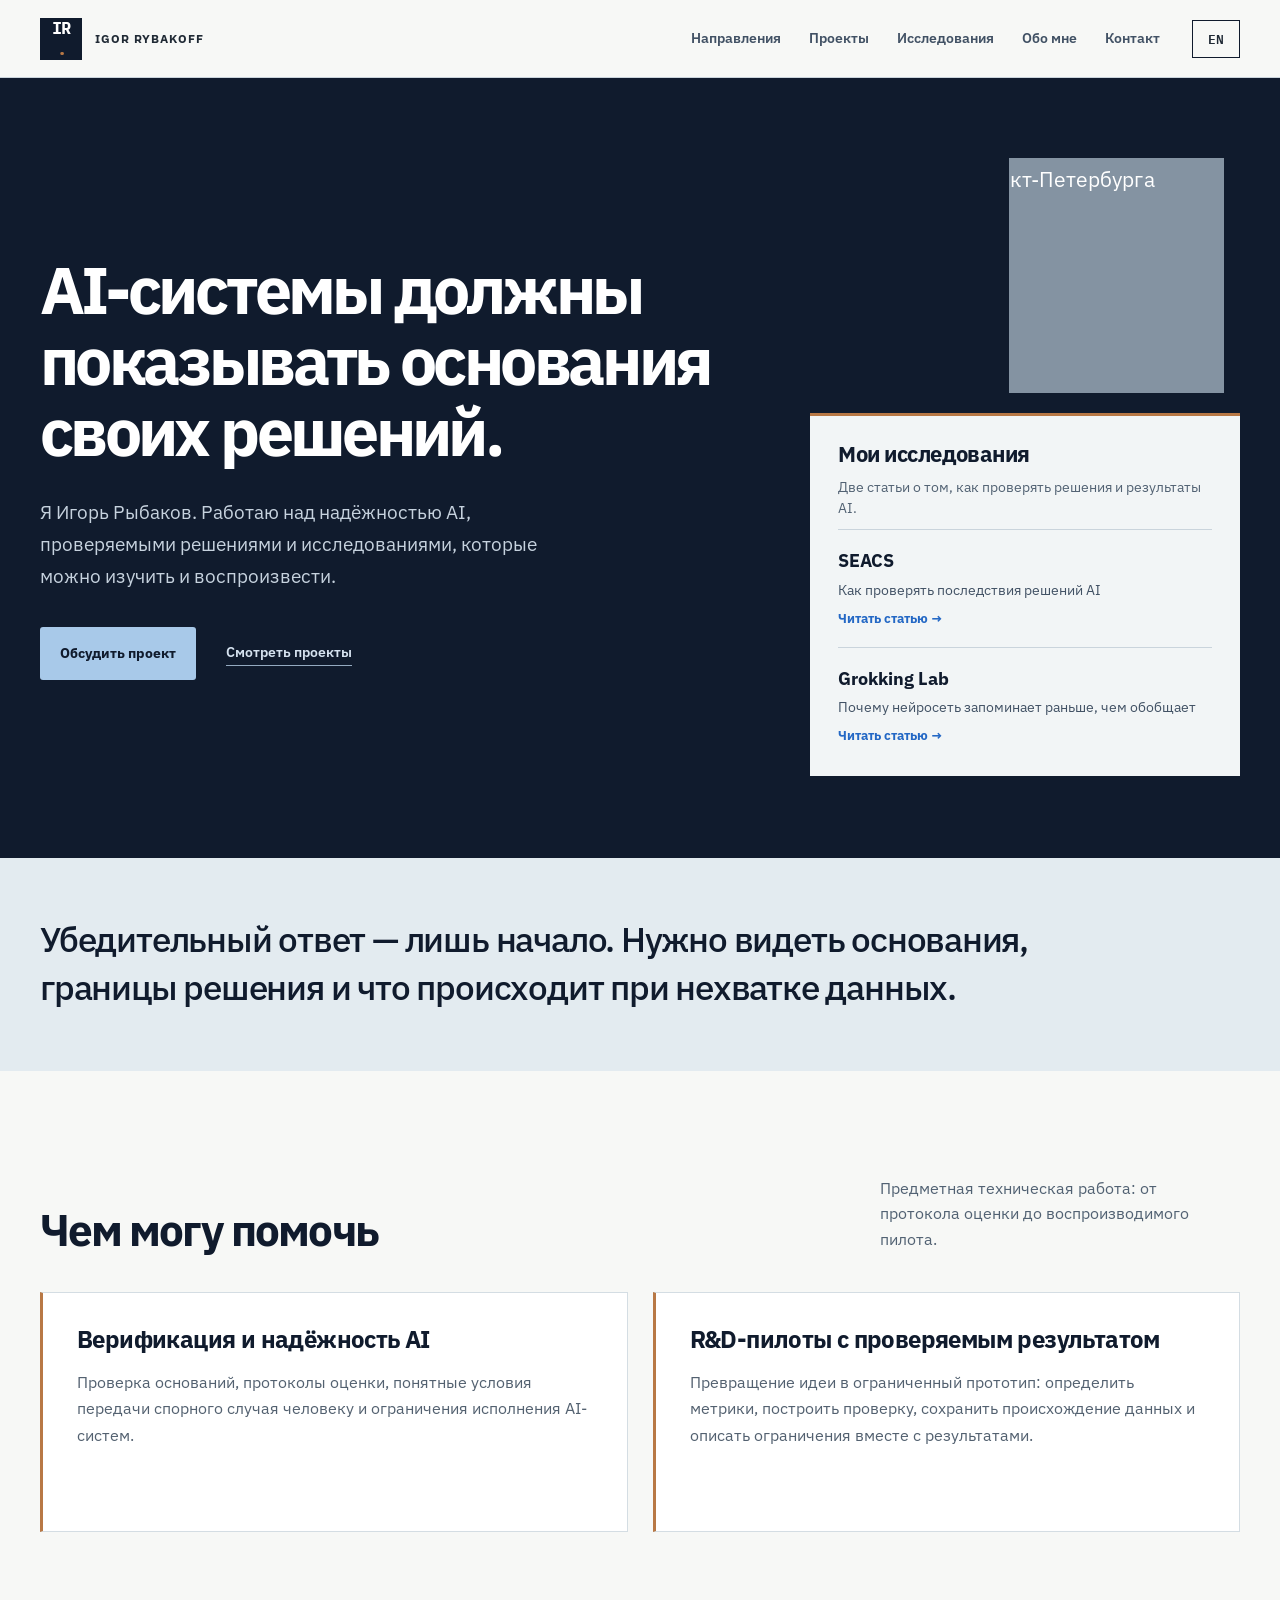
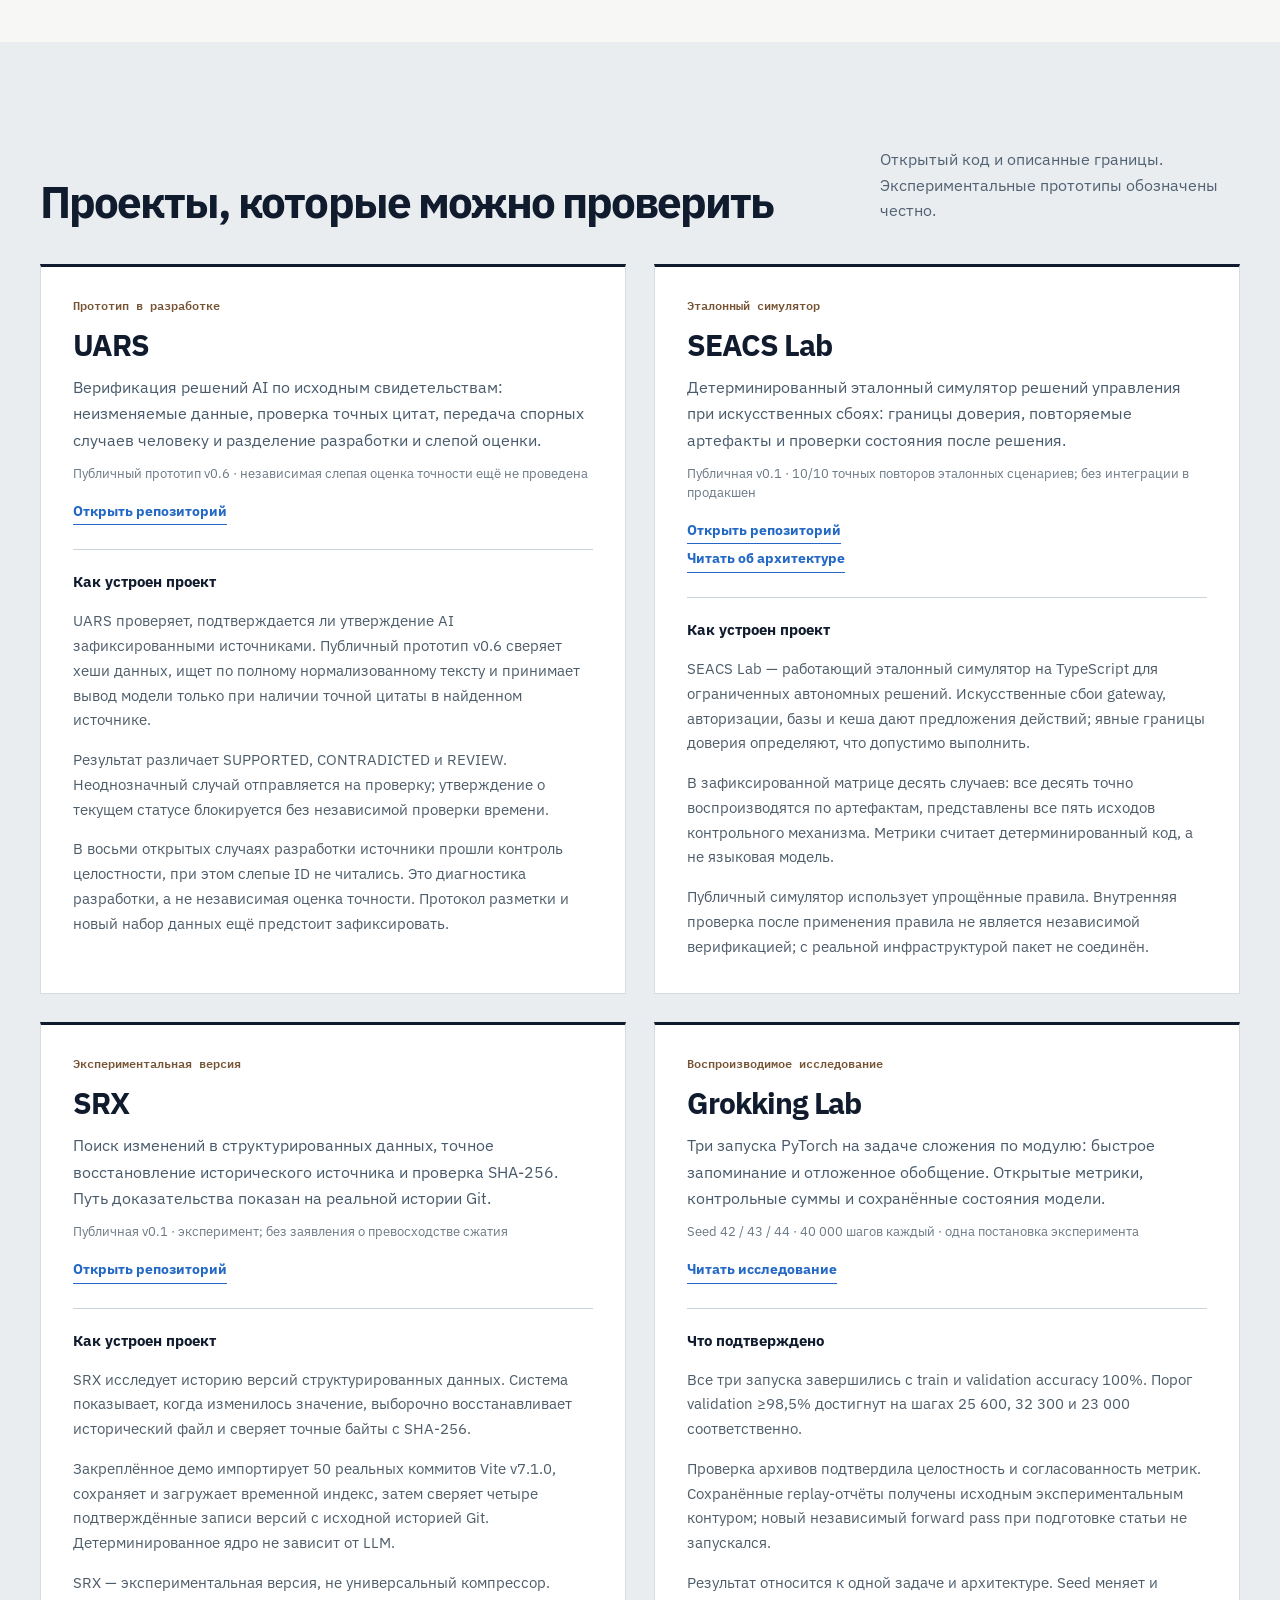
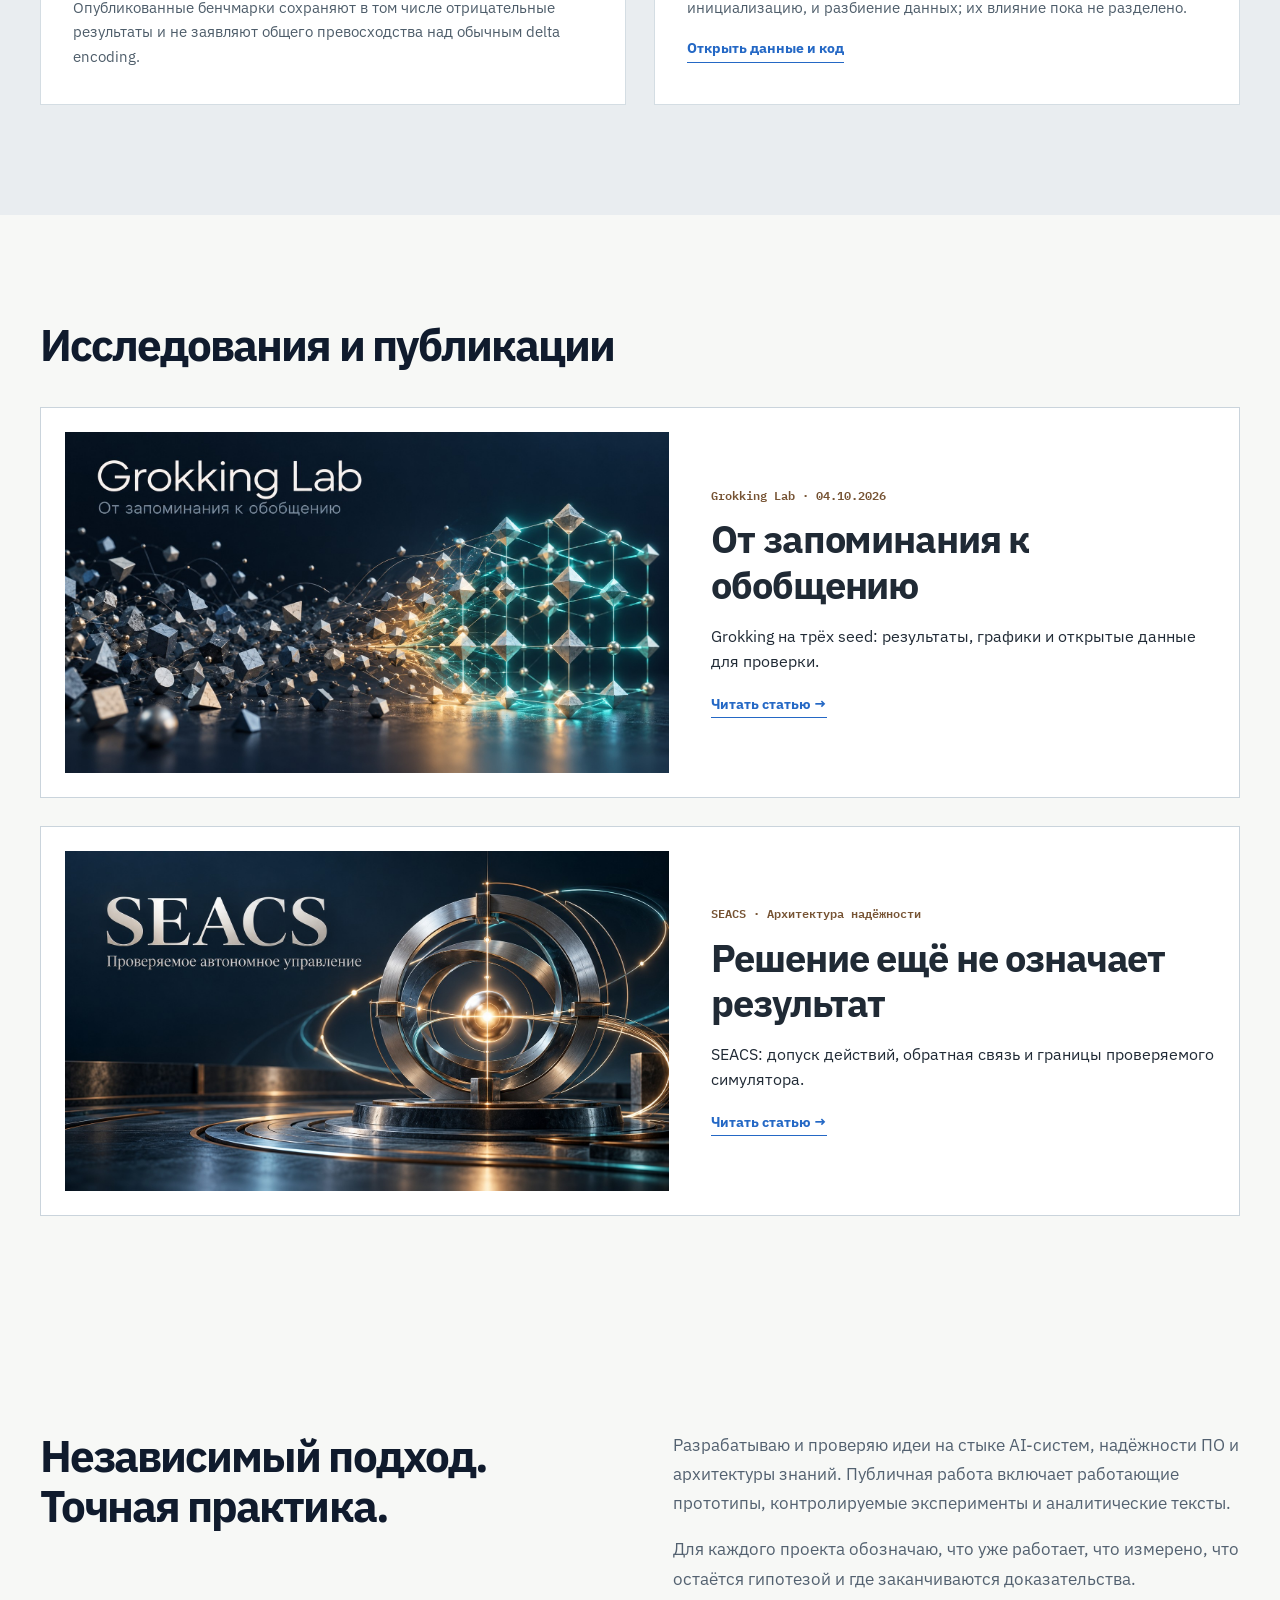
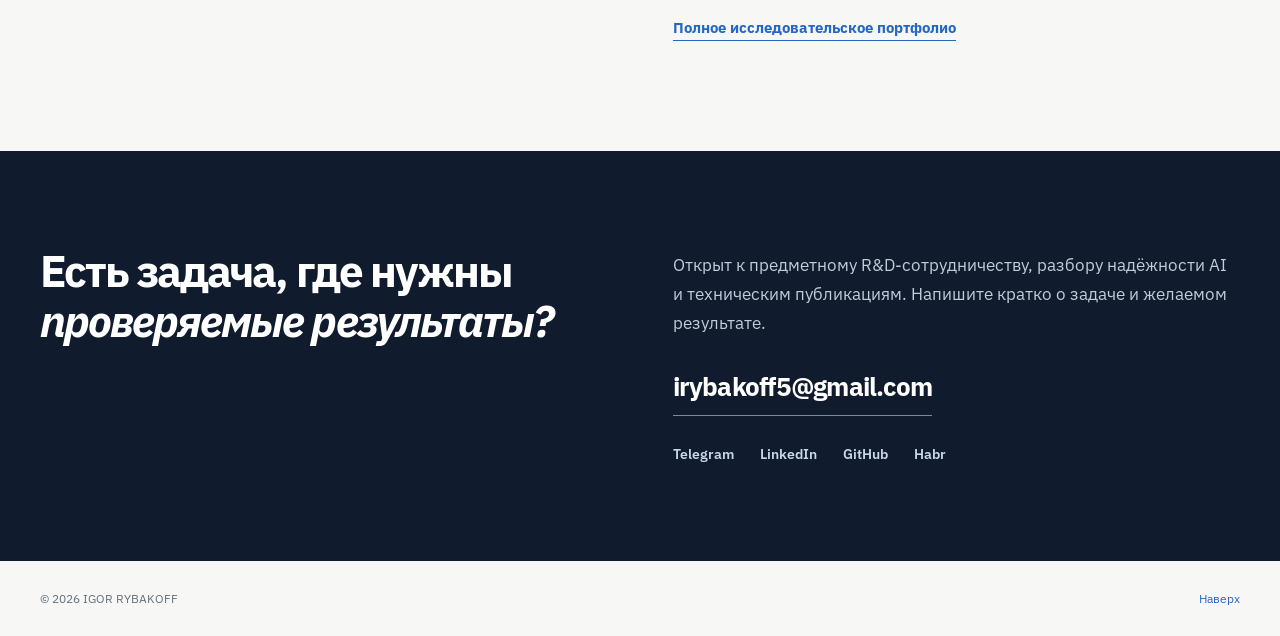
==== commit 774dfa12: "Replace portrait simulator panel with clear research article links" ====
--- a/ru.html
+++ b/ru.html
@@ -28,14 +28,7 @@
         </div>
       <div class="hero-visual">
         <div class="portrait-frame"><img src="assets/igor-portrait.jpg" alt="Игорь Рыбаков на улице Санкт-Петербурга" width="960" height="1280" fetchpriority="high"></div>
-        <figure class="gate-figure">
-      <figcaption>SEACS Lab <span>Публичный эталонный симулятор</span></figcaption>
-      <div class="gate-path" role="img" aria-label="Искусственное состояние, предложение действия, граница доверия, проверка модели после ограничения">
-        <div><span>Искусственное состояние</span></div><div><span>Предложенное действие</span></div><div class="gate"><span>Контроль допустимости</span><small>пять явных исходов</small></div><div><span>Проверка модели после ограничения</span></div>
-      </div>
-      <p>10 из 10 эталонных случаев воспроизводятся точно. Проверка после ограничения внутренняя; сценарии искусственные, интеграции в продакшен нет.</p>
-      <a href="https://github.com/IgorRybakoff/seacs-lab/tree/main/artifacts/reference_v0.1" target="_blank" rel="noopener noreferrer">Посмотреть артефакты воспроизведения</a>
-    </figure></div>
+        <section class="portrait-research" aria-label="Мои исследования"><h2>Мои исследования</h2><p>Две статьи о том, как проверять решения и результаты AI.</p><a class="portrait-article" href="seacs.html"><strong>SEACS</strong><span>Как проверять последствия решений AI</span><small>Читать статью →</small></a><a class="portrait-article" href="grokking-lab.html"><strong>Grokking Lab</strong><span>Почему нейросеть запоминает раньше, чем обобщает</span><small>Читать статью →</small></a></section></div>
     </section>
     <section class="manifesto"><div class="wrap manifesto-inner"><p>Убедительный ответ — лишь начало. Нужно видеть основания, границы решения и что происходит при нехватке данных.</p></div></section>
     <section class="section wrap" id="work"><div class="section-head"><div><h2>Чем могу помочь</h2></div><p>Предметная техническая работа: от протокола оценки до воспроизводимого пилота.</p></div><div class="work-grid"><article class="work-card"><h3>Верификация и надёжность AI</h3><p>Проверка оснований, протоколы оценки, понятные условия передачи спорного случая человеку и ограничения исполнения AI-систем.</p></article><article class="work-card"><h3>R&amp;D-пилоты с проверяемым результатом</h3><p>Превращение идеи в ограниченный прототип: определить метрики, построить проверку, сохранить происхождение данных и описать ограничения вместе с результатами.</p></article></div></section>
--- a/styles.css
+++ b/styles.css
@@ -35,3 +35,9 @@
 @media(max-width:700px){.research-feature{grid-template-columns:1fr;gap:24px;padding:18px}.article-shell{padding:38px 20px 0}.article-cover{margin-bottom:35px}.article-body{font-size:17px}.article-end{padding:25px}.project{box-shadow:none}.nav{gap:20px}.nav a{white-space:nowrap}}
 
 .research-feature+.research-feature{margin-top:28px}.table-scroll{overflow-x:auto;margin:28px 0}.article-body table{width:100%;border-collapse:collapse;font-size:15px;line-height:1.5}.article-body th,.article-body td{padding:13px 16px;text-align:left;border-bottom:1px solid var(--line)}.article-body th{background:#E3EBF0}.article-body code{font-size:.85em;background:#E3EBF0;padding:2px 5px}.evidence-note{border-left:3px solid var(--copper);padding:18px 22px;background:#E3EBF0}.concept-sequence{padding:20px;background:#E3EBF0;font-weight:600;overflow-wrap:anywhere}
+
+/* Clear article navigation beneath the portrait */
+.portrait-research{width:min(100%,430px);margin:20px 0 0;background:#F2F5F6;color:var(--navy);padding:25px 28px 12px;border-top:3px solid var(--copper)}
+.portrait-research h2{font-size:22px;line-height:1.2;letter-spacing:-.02em;margin:0 0 10px}.portrait-research>p{font-size:14px;line-height:1.5;color:var(--muted);margin:0 0 10px}
+.portrait-article{display:flex;flex-direction:column;padding:17px 0;border-top:1px solid var(--line);gap:5px}.portrait-article strong{font-size:18px}.portrait-article span{font-size:14px;line-height:1.4;color:#415164}.portrait-article small{font-size:13px;font-weight:700;color:var(--blue);margin-top:3px}.portrait-article:hover strong,.portrait-article:hover small{color:#2468C5;text-decoration:underline}.portrait-article:focus-visible{outline-offset:4px}
+@media(max-width:700px){.portrait-research{padding:22px 22px 9px}}
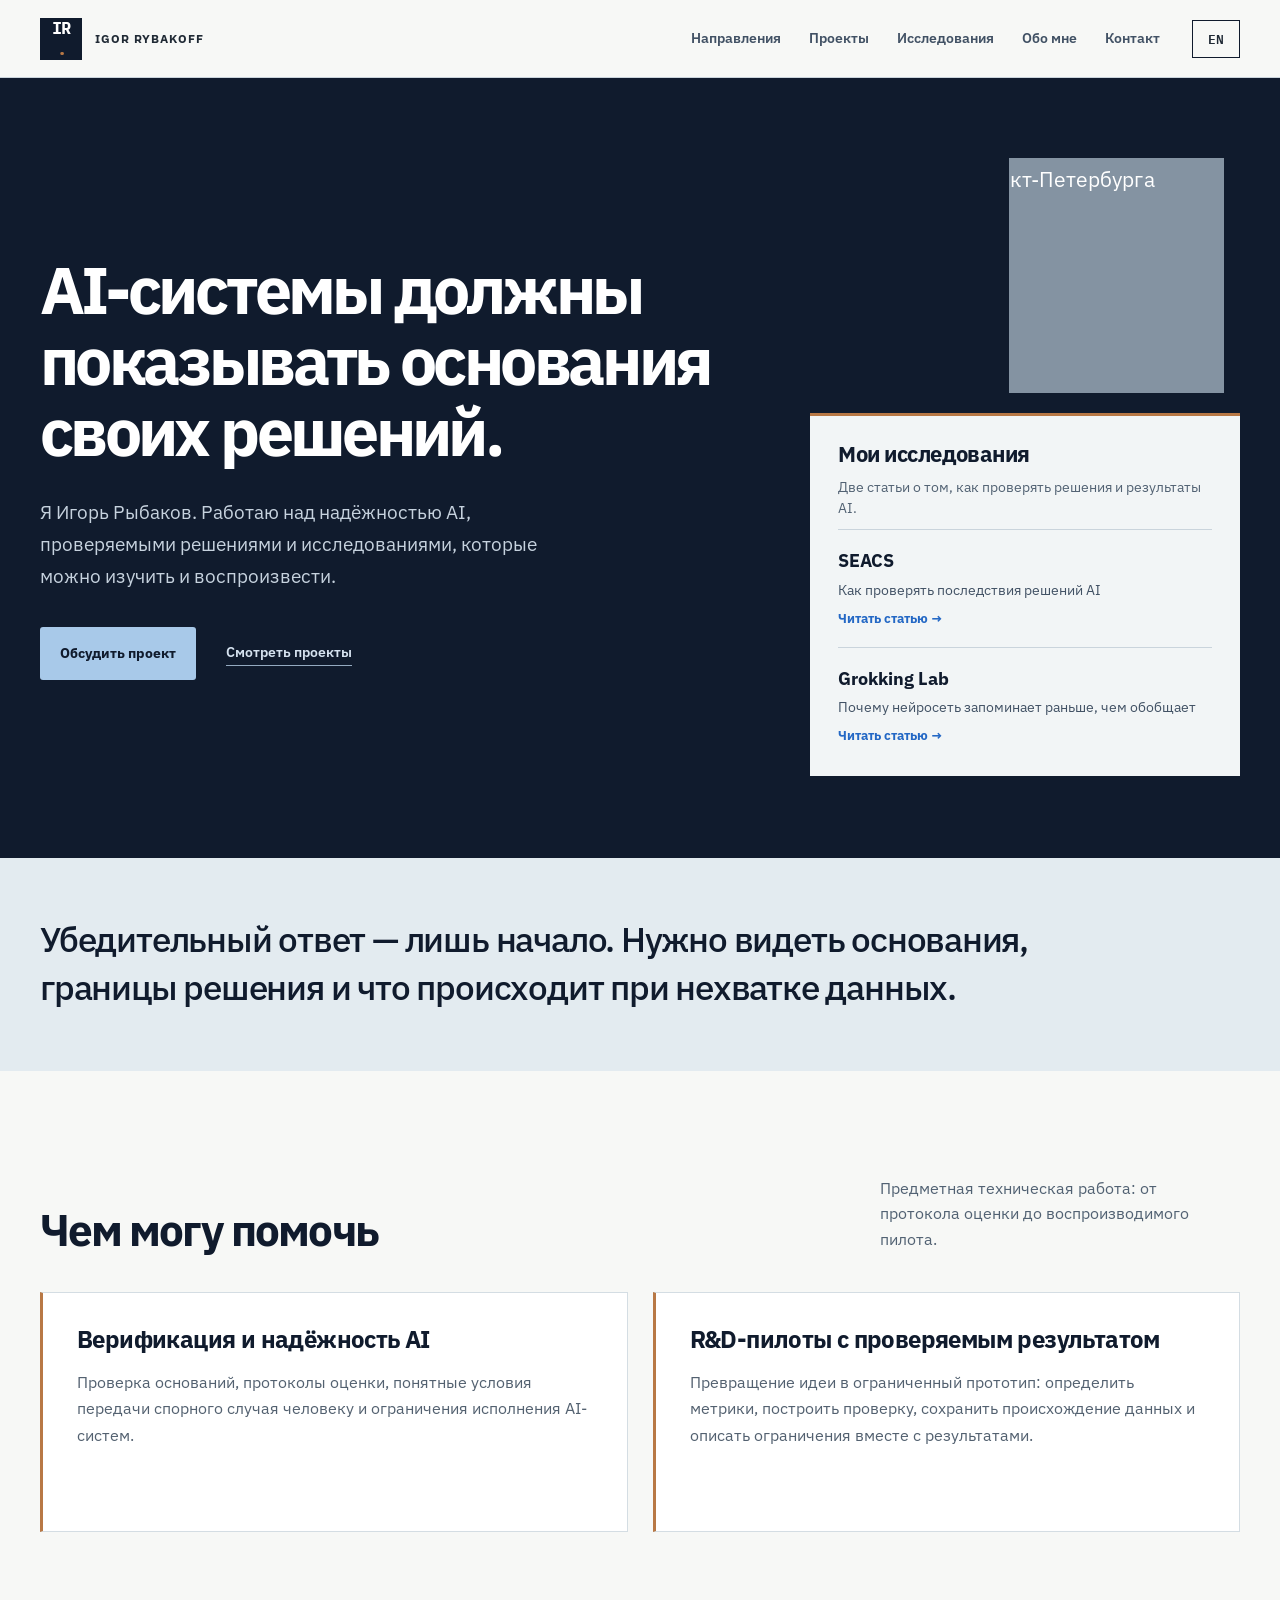
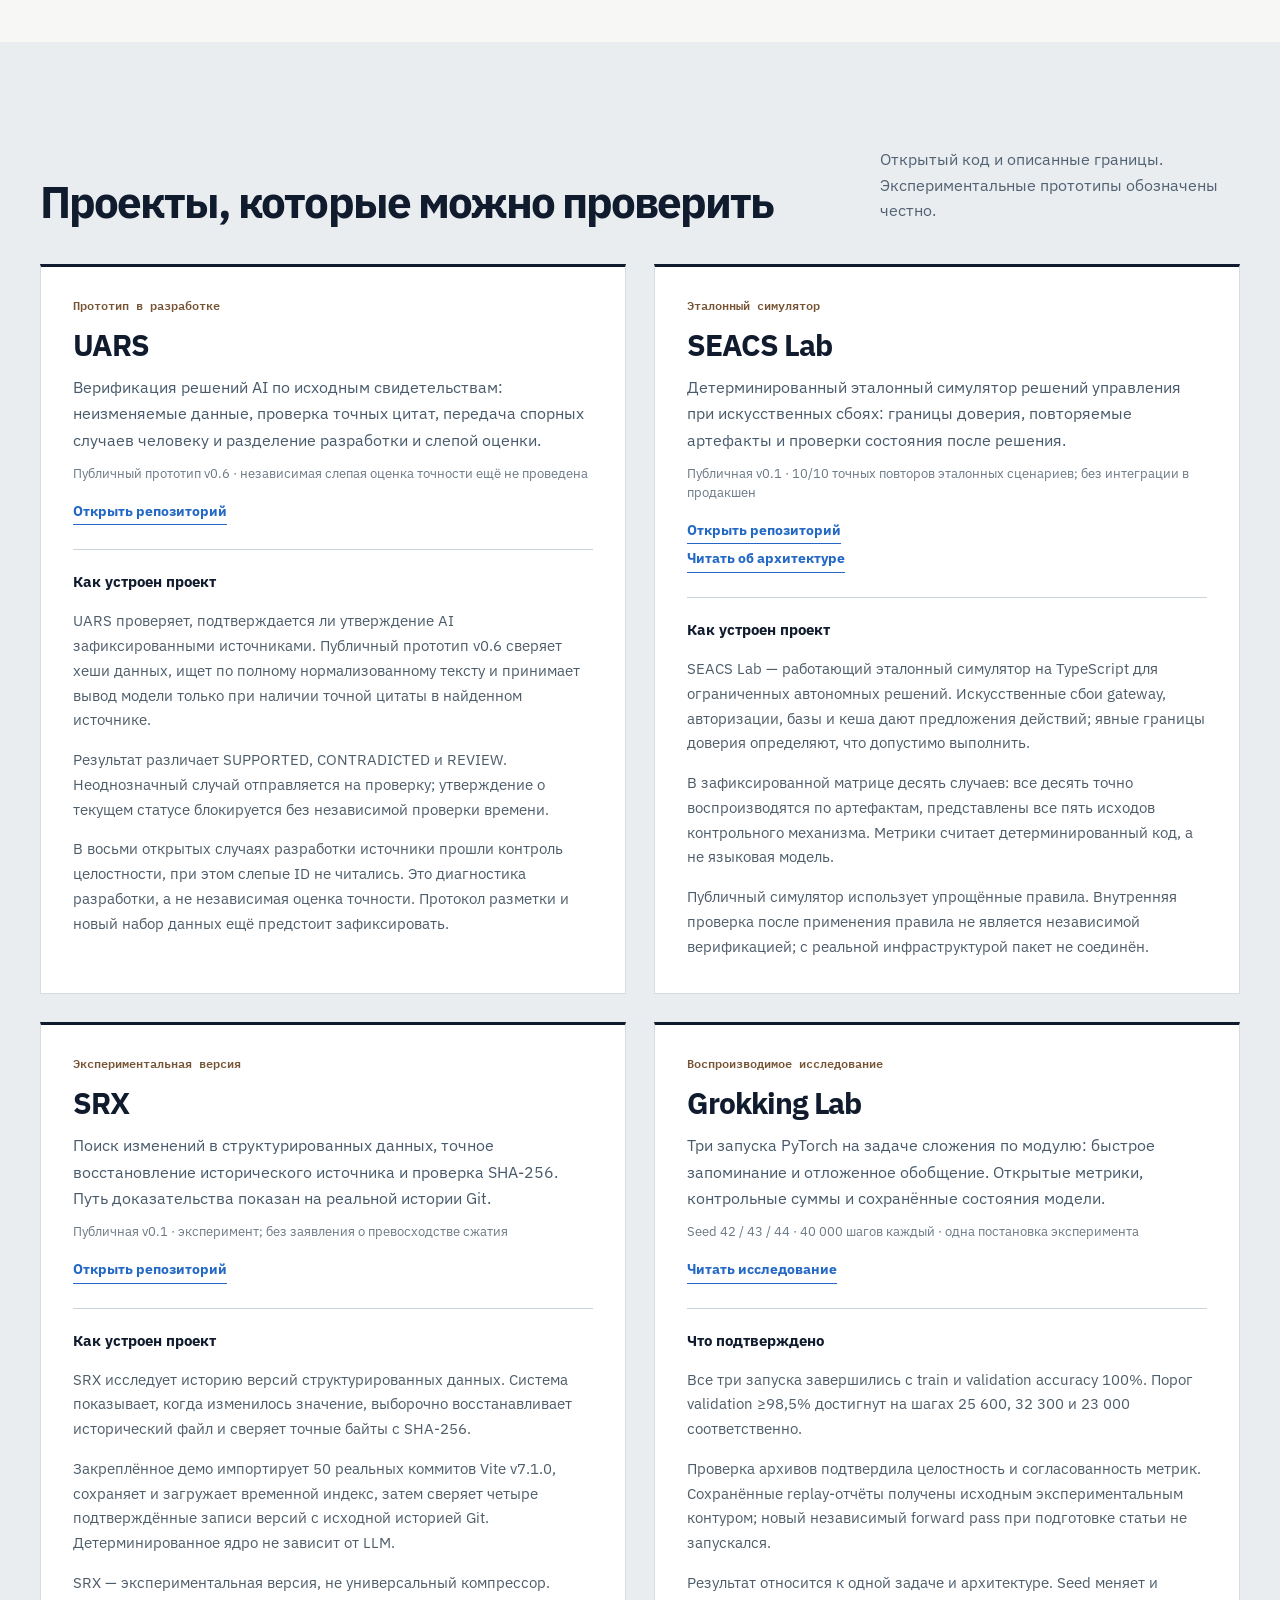
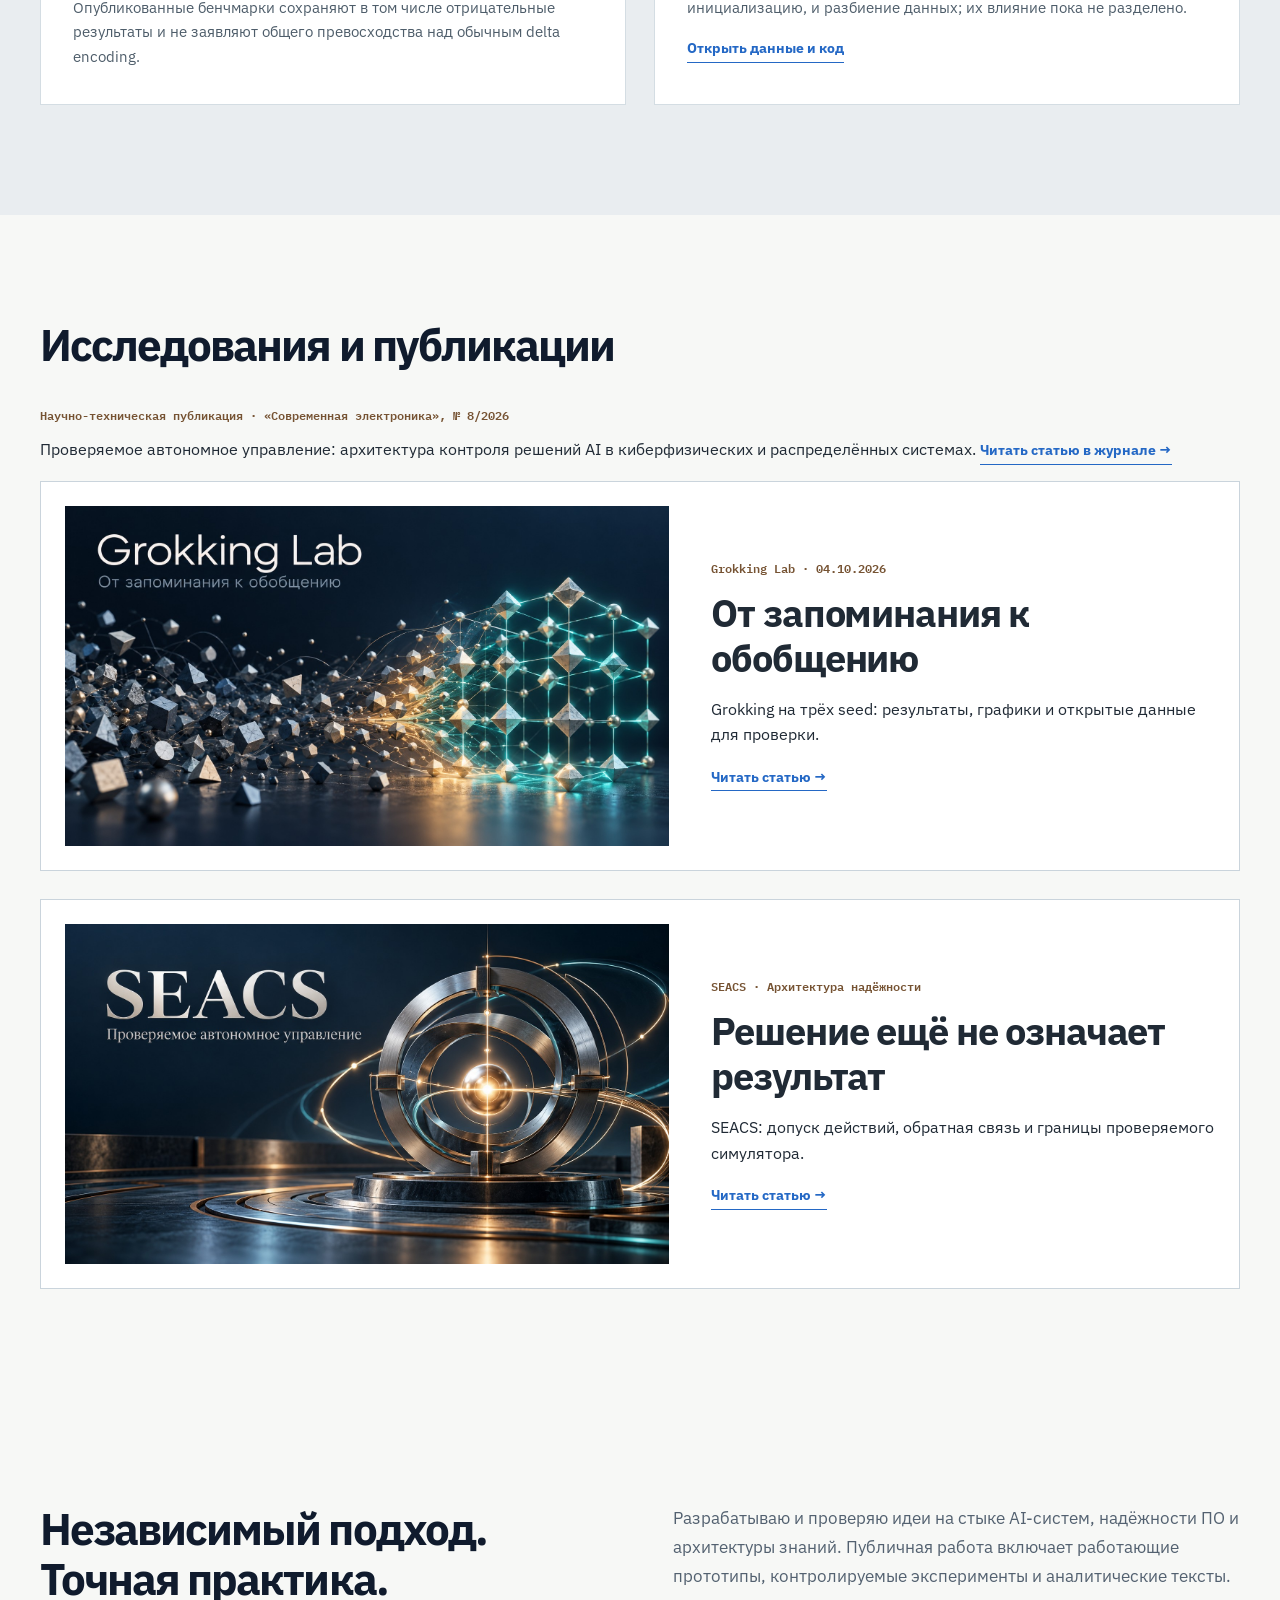
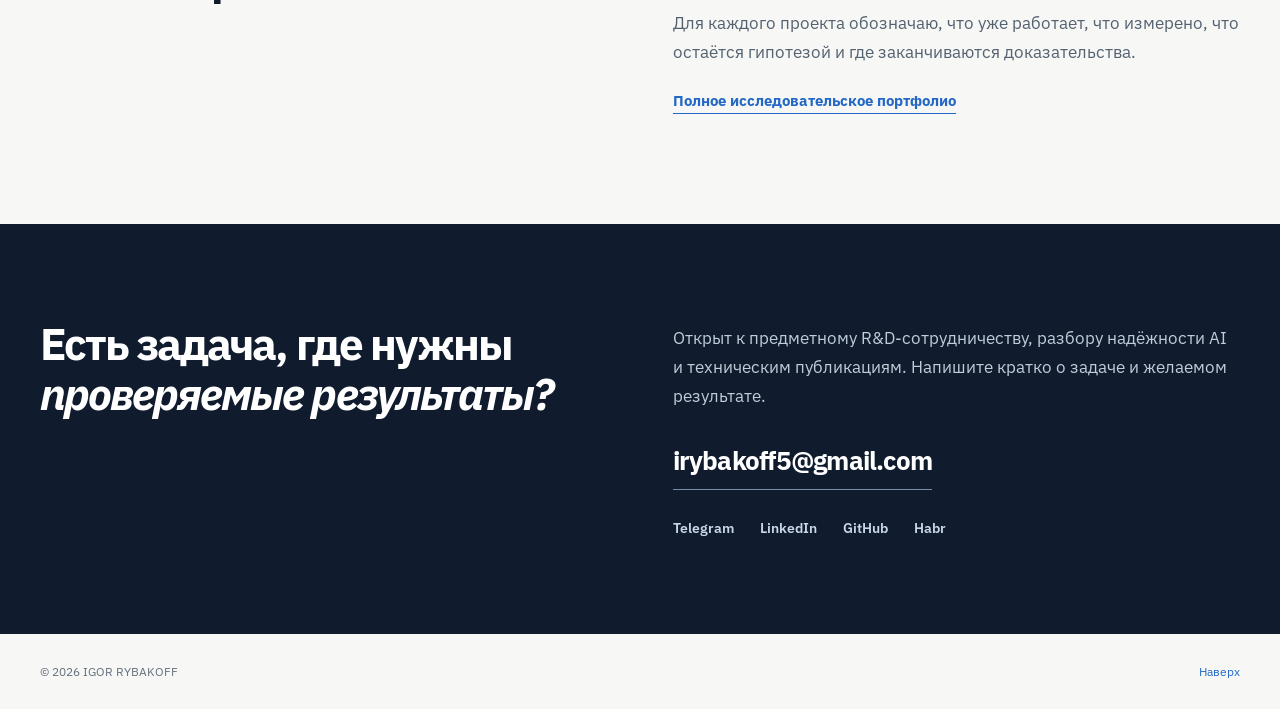
==== commit 0239a1d1: "site: link published journal article in ru.html" ====
--- a/ru.html
+++ b/ru.html
@@ -38,7 +38,7 @@
       <article class="project"><div><div class="project-meta">Экспериментальная версия</div><h3>SRX</h3><p>Поиск изменений в структурированных данных, точное восстановление исторического источника и проверка SHA-256. Путь доказательства показан на реальной истории Git.</p><small>Публичная v0.1 · эксперимент; без заявления о превосходстве сжатия</small><a class="repo-link" href="https://github.com/IgorRybakoff/srx" target="_blank" rel="noopener noreferrer">Открыть репозиторий</a><section class="project-details"><h4>Как устроен проект</h4><div class="detail-copy"><p>SRX исследует историю версий структурированных данных. Система показывает, когда изменилось значение, выборочно восстанавливает исторический файл и сверяет точные байты с SHA-256.</p><p>Закреплённое демо импортирует 50 реальных коммитов Vite v7.1.0, сохраняет и загружает временной индекс, затем сверяет четыре подтверждённые записи версий с исходной историей Git. Детерминированное ядро не зависит от LLM.</p><p>SRX — экспериментальная версия, не универсальный компрессор. Опубликованные бенчмарки сохраняют в том числе отрицательные результаты и не заявляют общего превосходства над обычным delta encoding.</p></div></section></div></article>
       <article class="project"><div><div class="project-meta">Воспроизводимое исследование</div><h3>Grokking Lab</h3><p>Три запуска PyTorch на задаче сложения по модулю: быстрое запоминание и отложенное обобщение. Открытые метрики, контрольные суммы и сохранённые состояния модели.</p><small>Seed 42 / 43 / 44 · 40 000 шагов каждый · одна постановка эксперимента</small><a class="repo-link" href="grokking-lab.html">Читать исследование</a><section class="project-details"><h4>Что подтверждено</h4><div class="detail-copy"><p>Все три запуска завершились с train и validation accuracy 100%. Порог validation ≥98,5% достигнут на шагах 25 600, 32 300 и 23 000 соответственно.</p><p>Проверка архивов подтвердила целостность и согласованность метрик. Сохранённые replay-отчёты получены исходным экспериментальным контуром; новый независимый forward pass при подготовке статьи не запускался.</p><p>Результат относится к одной задаче и архитектуре. Seed меняет и инициализацию, и разбиение данных; их влияние пока не разделено.</p><a class="repo-link" href="https://github.com/IgorRybakoff/grokking-lab/tree/main/evidence/three_seeds" target="_blank" rel="noopener noreferrer">Открыть данные и код</a></div></section></div></article>
     </div></div></section>
-    <section class="section wrap" id="research"><div class="section-head"><h2>Исследования и публикации</h2></div><a class="research-feature" href="grokking-lab.html"><img src="assets/grokking/cover.jpg" alt="Grokking Lab" width="1672" height="941" loading="lazy"><div><p class="project-meta">Grokking Lab · 04.10.2026</p><h3>От запоминания к обобщению</h3><p>Grokking на трёх seed: результаты, графики и открытые данные для проверки.</p><span class="repo-link">Читать статью →</span></div></a><a class="research-feature" href="seacs.html"><img src="assets/seacs/cover.jpg" alt="SEACS" width="1672" height="941" loading="lazy"><div><p class="project-meta">SEACS · Архитектура надёжности</p><h3>Решение ещё не означает результат</h3><p>SEACS: допуск действий, обратная связь и границы проверяемого симулятора.</p><span class="repo-link">Читать статью →</span></div></a></section>
+    <section class="section wrap" id="research"><div class="section-head"><h2>Исследования и публикации</h2></div><p class="project-meta">Научно-техническая публикация · «Современная электроника», № 8/2026</p><p>Проверяемое автономное управление: архитектура контроля решений AI в киберфизических и распределённых системах. <a class="repo-link" href="https://www.cta.ru/read/soel/SoEl_2026-8pr/50/index.html" target="_blank" rel="noopener noreferrer">Читать статью в журнале →</a></p><a class="research-feature" href="grokking-lab.html"><img src="assets/grokking/cover.jpg" alt="Grokking Lab" width="1672" height="941" loading="lazy"><div><p class="project-meta">Grokking Lab · 04.10.2026</p><h3>От запоминания к обобщению</h3><p>Grokking на трёх seed: результаты, графики и открытые данные для проверки.</p><span class="repo-link">Читать статью →</span></div></a><a class="research-feature" href="seacs.html"><img src="assets/seacs/cover.jpg" alt="SEACS" width="1672" height="941" loading="lazy"><div><p class="project-meta">SEACS · Архитектура надёжности</p><h3>Решение ещё не означает результат</h3><p>SEACS: допуск действий, обратная связь и границы проверяемого симулятора.</p><span class="repo-link">Читать статью →</span></div></a></section>
     <section class="section wrap about" id="about"><div><h2>Независимый подход.<br>Точная практика.</h2></div><div class="about-copy"><p>Разрабатываю и проверяю идеи на стыке AI-систем, надёжности ПО и архитектуры знаний. Публичная работа включает работающие прототипы, контролируемые эксперименты и аналитические тексты.</p><p>Для каждого проекта обозначаю, что уже работает, что измерено, что остаётся гипотезой и где заканчиваются доказательства.</p><a class="inline-arrow" href="https://github.com/IgorRybakoff/igor-rybakov-rnd-portfolio" target="_blank" rel="noopener noreferrer">Полное исследовательское портфолио</a></div></section>
     <section class="contact-section" id="contact"><div class="wrap contact-grid"><div><h2>Есть задача, где нужны<br><em>проверяемые результаты?</em></h2></div><div class="contact-right"><p>Открыт к предметному R&amp;D-сотрудничеству, разбору надёжности AI и техническим публикациям. Напишите кратко о задаче и желаемом результате.</p><a class="contact-mail" href="mailto:irybakoff5@gmail.com?subject=Project%20inquiry%20%E2%80%94%20AI%20reliability">irybakoff5@gmail.com</a><div class="socials"><a href="https://t.me/IgorRybakoff" target="_blank" rel="noopener noreferrer">Telegram</a><a href="https://www.linkedin.com/in/igor-rybakoff-46044a401" target="_blank" rel="noopener noreferrer">LinkedIn</a><a href="https://github.com/IgorRybakoff" target="_blank" rel="noopener noreferrer">GitHub</a><a href="https://habr.com/en/users/Igor_Rybakoff/" target="_blank" rel="noopener noreferrer">Habr</a></div></div></div></section>
   </main>
